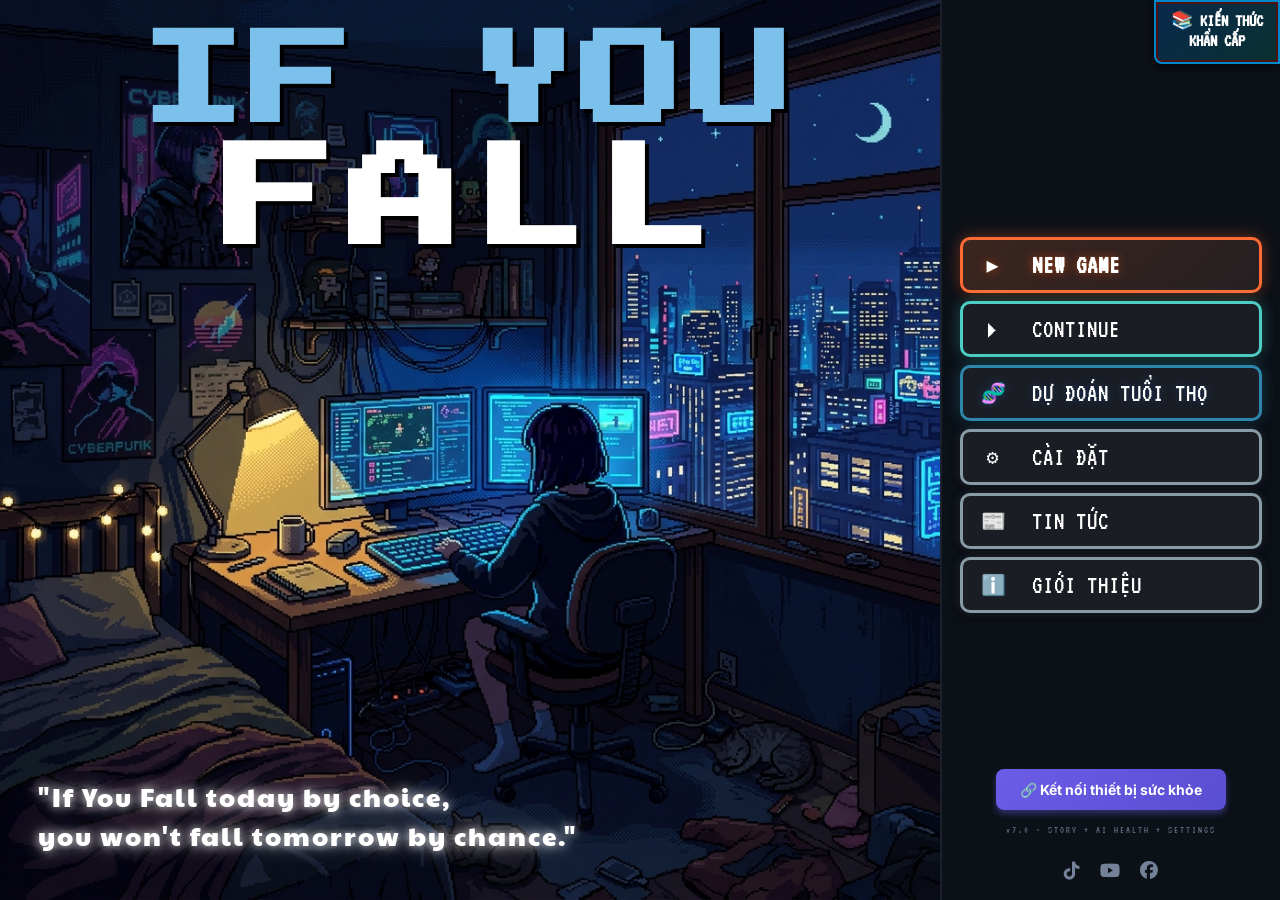
==== index.html @ eb87c03e "helo" ====
﻿<!DOCTYPE html>
<html lang="en">

<head>
    <meta charset="UTF-8">
    <meta name="viewport" content="width=device-width, initial-scale=1.0">
    <link rel="preconnect" href="https://fonts.googleapis.com">
    <link rel="preconnect" href="https://fonts.gstatic.com" crossorigin>
    <link
        href="https://fonts.googleapis.com/css2?family=Inter:wght@400;600;700;900&family=Playfair+Display:wght@700;900&family=VT323&family=Press+Start+2P&family=Paytone+One&display=swap"
        rel="stylesheet">
    <link rel="stylesheet" href="https://cdnjs.cloudflare.com/ajax/libs/font-awesome/6.4.0/css/all.min.css">
    <title>If You Fall</title>
    <link rel="stylesheet" href="frontend/css/style.css">
</head>

<body>
    <!-- RELAXING BACKGROUND MUSIC -->
    <audio id="bgMusic" loop
        src="https://cdn.pixabay.com/download/audio/2022/05/27/audio_1808fbf07a.mp3?filename=ambient-piano-amp-strings-10711.mp3"></audio>

    <div class="scanlines"></div>
    <!-- MENU -->
    <div id="mainMenu" class="screen active">
        <div id="hp-container"></div>
        <canvas id="bgCanvas"></canvas>
        <div class="hero-section split-layout">
            <div class="split-left">
                <canvas id="sceneCanvas"></canvas>

                <div class="title-container">
                    <div class="main-title">
                        <h1 style="letter-spacing: 8px;">IF YOU<br><span
                                style="letter-spacing: 12px; margin-left: 5px; display: inline-block; margin-top: 15px;">FALL</span>
                        </h1>
                    </div>
                </div>

                <div class="left-text">
                    <h2
                        style="font-family: 'Paytone One', sans-serif; font-size: 26px; color: #ffffff; text-shadow: 0 0 10px rgba(255,255,255,0.8), 0 0 20px rgba(255,255,255,0.5); font-style: normal; font-weight: normal; line-height: 1.5; text-transform: none; text-align: left;">
                        "If You Fall today by choice,<br>you won't fall tomorrow by chance."
                    </h2>
                </div>
            </div>

            <div class="split-right">
                <div class="emergency-btn" onclick="openEmergencyModal()" title="Kiến thức khẩn cấp"
                    style="background:linear-gradient(135deg,rgba(0,100,200,0.3),rgba(0,180,150,0.2));border-color:#0088cc;">
                    📚 KIẾN THỨC<br>KHẨN CẤP
                </div>

                <!-- KIẾN THỨC KHẨN CẤP MODAL -->
                <div id="emergencyModal" class="emergency-overlay">
                    <div
                        style="background:linear-gradient(135deg,#0a0e1a,#0a1420);border:2px solid rgba(0,150,200,0.5);border-radius:16px;padding:24px 26px;max-width:520px;width:94vw;max-height:88vh;overflow-y:auto;box-shadow:0 0 60px rgba(0,150,255,0.25),inset 0 0 30px rgba(0,100,200,0.05);position:relative;font-family:'Inter',sans-serif;">
                        <!-- Close -->
                        <button onclick="closeEmergencyModal()"
                            style="position:absolute;top:12px;right:14px;background:transparent;border:none;color:#888;font-size:22px;cursor:pointer;line-height:1;z-index:10;"
                            title="Đóng">✕</button>
                        <!-- Header -->
                        <div style="display:flex;align-items:center;gap:12px;margin-bottom:20px;">
                            <div style="font-size:36px;text-shadow:0 0 15px rgba(0,180,255,0.5);">📚</div>
                            <div>
                                <div
                                    style="color:#00bbff;font-size:20px;font-weight:900;letter-spacing:2px;text-shadow:0 0 12px rgba(0,180,255,0.4);font-family:'VT323',monospace;">
                                    KIẾN THỨC KHẨN CẤP</div>
                                <div style="color:rgba(100,180,255,0.5);font-size:11px;letter-spacing:1px;">Danh bạ y tế
                                    · Tổ chức cứu trợ · Đường dây nóng sức khỏe</div>
                            </div>
                        </div>

                        <!-- ═══ SECTION 1: SỐ KHẨN CẤP QUỐC GIA ═══ -->
                        <div style="margin-bottom:16px;">
                            <div
                                style="color:#ff6666;font-size:12px;font-weight:800;letter-spacing:2px;margin-bottom:10px;text-transform:uppercase;border-bottom:1px solid rgba(255,50,50,0.2);padding-bottom:5px;">
                                🔴 SỐ KHẨN CẤP QUỐC GIA VIỆT NAM</div>
                            <div style="display:grid;grid-template-columns:1fr 1fr;gap:8px;">
                                <a href="tel:115" style="text-decoration:none;">
                                    <div class="ecall-btn"
                                        style="background:rgba(200,20,20,0.15);border:1.5px solid #cc2222;">
                                        <div style="font-size:24px;">🚑</div>
                                        <div style="color:#ff4444;font-size:20px;font-weight:bold;">115</div>
                                        <div style="color:#ccc;font-size:10px;">Cấp cứu Y tế</div>
                                    </div>
                                </a>
                                <a href="tel:113" style="text-decoration:none;">
                                    <div class="ecall-btn"
                                        style="background:rgba(20,60,200,0.15);border:1.5px solid #2244cc;">
                                        <div style="font-size:24px;">🚔</div>
                                        <div style="color:#4488ff;font-size:20px;font-weight:bold;">113</div>
                                        <div style="color:#ccc;font-size:10px;">Công an / Cảnh sát</div>
                                    </div>
                                </a>
                                <a href="tel:114" style="text-decoration:none;">
                                    <div class="ecall-btn"
                                        style="background:rgba(200,80,20,0.15);border:1.5px solid #cc5511;">
                                        <div style="font-size:24px;">🚒</div>
                                        <div style="color:#ff7733;font-size:20px;font-weight:bold;">114</div>
                                        <div style="color:#ccc;font-size:10px;">Cứu hỏa / PCCC</div>
                                    </div>
                                </a>
                                <a href="tel:1900599920" style="text-decoration:none;">
                                    <div class="ecall-btn"
                                        style="background:rgba(20,150,120,0.15);border:1.5px solid #118866;">
                                        <div style="font-size:24px;">🧠</div>
                                        <div style="color:#22ddaa;font-size:14px;font-weight:bold;">1900-599-920</div>
                                        <div style="color:#ccc;font-size:10px;">Sức khỏe Tâm thần</div>
                                    </div>
                                </a>
                            </div>
                        </div>

                        <!-- ═══ SECTION 2: ĐƯỜNG DÂY NÓNG Y TẾ VIỆT NAM ═══ -->
                        <div style="margin-bottom:16px;">
                            <div
                                style="color:#00d4b4;font-size:12px;font-weight:800;letter-spacing:2px;margin-bottom:10px;text-transform:uppercase;border-bottom:1px solid rgba(0,212,180,0.2);padding-bottom:5px;">
                                🏥 ĐƯỜNG DÂY NÓNG Y TẾ VIỆT NAM</div>
                            <div style="display:flex;flex-direction:column;gap:6px;">
                                <div class="ek-row"><span class="ek-icon">🏛</span>
                                    <div class="ek-info"><b>Bộ Y tế Việt Nam</b><span class="ek-desc">Tổng đài tư vấn
                                            sức khỏe</span></div><a href="tel:1900908888" class="ek-phone">1900-9088</a>
                                </div>
                                <div class="ek-row"><span class="ek-icon">💉</span>
                                    <div class="ek-info"><b>Trung tâm Chống Độc</b><span class="ek-desc">BV Bạch Mai –
                                            Ngộ độc, quá liều thuốc</span></div><a href="tel:02438693731"
                                        class="ek-phone">(024) 3869-3731</a>
                                </div>
                                <div class="ek-row"><span class="ek-icon">🫀</span>
                                    <div class="ek-info"><b>Viện Tim mạch Quốc gia</b><span class="ek-desc">Cấp cứu tim
                                            mạch, đột quỵ</span></div><a href="tel:02438688488" class="ek-phone">(024)
                                        3868-8488</a>
                                </div>
                                <div class="ek-row"><span class="ek-icon">🧠</span>
                                    <div class="ek-info"><b>BV Tâm thần TW 1</b><span class="ek-desc">Rối loạn tâm thần,
                                            trầm cảm cấp</span></div><a href="tel:02438253506" class="ek-phone">(024)
                                        3825-3506</a>
                                </div>
                                <div class="ek-row"><span class="ek-icon">🏥</span>
                                    <div class="ek-info"><b>BV Chợ Rẫy (TP.HCM)</b><span class="ek-desc">Cấp cứu đa khoa
                                            lớn nhất miền Nam</span></div><a href="tel:02838554137"
                                        class="ek-phone">(028) 3855-4137</a>
                                </div>
                                <div class="ek-row"><span class="ek-icon">🏥</span>
                                    <div class="ek-info"><b>BV Đại học Y Dược TP.HCM</b><span class="ek-desc">Cấp cứu,
                                            khám chuyên khoa</span></div><a href="tel:02838554269"
                                        class="ek-phone">(028) 3855-4269</a>
                                </div>
                                <div class="ek-row"><span class="ek-icon">🏥</span>
                                    <div class="ek-info"><b>BV Việt Đức (Hà Nội)</b><span class="ek-desc">Ngoại khoa,
                                            phẫu thuật cấp cứu</span></div><a href="tel:02438253531"
                                        class="ek-phone">(024) 3825-3531</a>
                                </div>
                                <div class="ek-row"><span class="ek-icon">👶</span>
                                    <div class="ek-info"><b>BV Nhi TW</b><span class="ek-desc">Cấp cứu nhi khoa</span>
                                    </div><a href="tel:02436273641" class="ek-phone">(024) 3627-3641</a>
                                </div>
                            </div>
                        </div>

                        <!-- ═══ SECTION 3: HỖ TRỢ SỨC KHỎE TÂM THẦN ═══ -->
                        <div style="margin-bottom:16px;">
                            <div
                                style="color:#bb88ff;font-size:12px;font-weight:800;letter-spacing:2px;margin-bottom:10px;text-transform:uppercase;border-bottom:1px solid rgba(187,136,255,0.2);padding-bottom:5px;">
                                💜 HỖ TRỢ SỨC KHỎE TÂM THẦN & PHÒNG CHỐNG TỰ TỬ</div>
                            <div style="display:flex;flex-direction:column;gap:6px;">
                                <div class="ek-row"><span class="ek-icon">📞</span>
                                    <div class="ek-info"><b>Tổng đài Tư vấn Tâm lý</b><span class="ek-desc">Hỗ trợ khủng
                                            hoảng, stress, trầm cảm (24/7)</span></div><a href="tel:1800599920"
                                        class="ek-phone" style="color:#bb88ff;">1800-5999-20</a>
                                </div>
                                <div class="ek-row"><span class="ek-icon">🤝</span>
                                    <div class="ek-info"><b>Đường dây nóng Bảo vệ Trẻ em</b><span class="ek-desc">Bạo
                                            lực, xâm hại, bóc lột trẻ em (Miễn phí)</span></div><a href="tel:111"
                                        class="ek-phone" style="color:#bb88ff;">111</a>
                                </div>
                                <div class="ek-row"><span class="ek-icon">💬</span>
                                    <div class="ek-info"><b>Tổng đài Phòng chống HIV/AIDS</b><span class="ek-desc">Tư
                                            vấn miễn phí, ẩn danh</span></div><a href="tel:18001567" class="ek-phone"
                                        style="color:#bb88ff;">1800-1567</a>
                                </div>
                                <div class="ek-row"><span class="ek-icon">🚺</span>
                                    <div class="ek-info"><b>Tổng đài Bảo vệ Phụ nữ & Trẻ em</b><span class="ek-desc">Bạo
                                            lực gia đình, xâm hại tình dục</span></div><a href="tel:18001567"
                                        class="ek-phone" style="color:#bb88ff;">1800-1567</a>
                                </div>
                            </div>
                        </div>

                        <!-- ═══ SECTION 4: TỔ CHỨC Y TẾ QUỐC TẾ ═══ -->
                        <div style="margin-bottom:16px;">
                            <div
                                style="color:#ffd700;font-size:12px;font-weight:800;letter-spacing:2px;margin-bottom:10px;text-transform:uppercase;border-bottom:1px solid rgba(255,215,0,0.2);padding-bottom:5px;">
                                🌍 TỔ CHỨC Y TẾ QUỐC TẾ</div>
                            <div style="display:flex;flex-direction:column;gap:6px;">
                                <div class="ek-row"><span class="ek-icon">🌐</span>
                                    <div class="ek-info"><b>WHO – Tổ chức Y tế Thế giới</b><span class="ek-desc">Văn
                                            phòng tại Việt Nam · who.int/vietnam</span></div><a href="tel:02439433734"
                                        class="ek-phone" style="color:#ffd700;">(024) 3943-3734</a>
                                </div>
                                <div class="ek-row"><span class="ek-icon">🔴</span>
                                    <div class="ek-info"><b>Hội Chữ Thập Đỏ Việt Nam</b><span class="ek-desc">Cứu trợ
                                            thiên tai, hiến máu, sơ cấp cứu</span></div><a href="tel:02842534354"
                                        class="ek-phone" style="color:#ffd700;">(024) 2534-354</a>
                                </div>
                                <div class="ek-row"><span class="ek-icon">🇺🇳</span>
                                    <div class="ek-info"><b>UNICEF Việt Nam</b><span class="ek-desc">Bảo vệ trẻ em, y tế
                                            cộng đồng</span></div><a href="https://www.unicef.org/vietnam"
                                        target="_blank" class="ek-phone"
                                        style="color:#ffd700;font-size:10px;">unicef.org/vietnam</a>
                                </div>
                                <div class="ek-row"><span class="ek-icon">🏥</span>
                                    <div class="ek-info"><b>MSF – Bác sĩ Không Biên giới</b><span class="ek-desc">Cứu
                                            trợ y tế khẩn cấp toàn cầu</span></div><a href="https://www.msf.org"
                                        target="_blank" class="ek-phone"
                                        style="color:#ffd700;font-size:10px;">msf.org</a>
                                </div>
                                <div class="ek-row"><span class="ek-icon">🇺🇸</span>
                                    <div class="ek-info"><b>CDC – Trung tâm Kiểm soát Bệnh tật Hoa Kỳ</b><span
                                            class="ek-desc">Thông tin dịch bệnh quốc tế</span></div><a
                                        href="https://www.cdc.gov" target="_blank" class="ek-phone"
                                        style="color:#ffd700;font-size:10px;">cdc.gov</a>
                                </div>
                                <div class="ek-row"><span class="ek-icon">📘</span>
                                    <div class="ek-info"><b>IFRC – Liên đoàn Chữ Thập Đỏ & Trăng Lưỡi Liềm</b><span
                                            class="ek-desc">Quy trình sơ cứu quốc tế</span></div><a
                                        href="https://www.ifrc.org" target="_blank" class="ek-phone"
                                        style="color:#ffd700;font-size:10px;">ifrc.org</a>
                                </div>
                            </div>
                        </div>

                        <!-- ═══ SECTION 5: SƠ CỨU NHANH ═══ -->
                        <div style="margin-bottom:14px;">
                            <div
                                style="color:#ff8844;font-size:12px;font-weight:800;letter-spacing:2px;margin-bottom:10px;text-transform:uppercase;border-bottom:1px solid rgba(255,136,68,0.2);padding-bottom:5px;">
                                ⚡ KIẾN THỨC SƠ CỨU NHANH</div>
                            <div style="display:flex;flex-direction:column;gap:8px;">
                                <div
                                    style="background:rgba(255,136,68,0.06);border:1px solid rgba(255,136,68,0.15);border-radius:10px;padding:12px 14px;">
                                    <div style="color:#ff8844;font-weight:800;font-size:13px;margin-bottom:6px;">🫀 Khi
                                        nghi ngờ ĐỘT QUỴ — Nhớ F.A.S.T</div>
                                    <div style="color:#ccc;font-size:11px;line-height:1.7;">
                                        <b style="color:#ff8844;">F</b>ace – Mặt bị méo, cười lệch một bên<br>
                                        <b style="color:#ff8844;">A</b>rms – Không giơ nổi hai tay cùng lúc<br>
                                        <b style="color:#ff8844;">S</b>peech – Nói lắp, nói ngọng bất thường<br>
                                        <b style="color:#ff8844;">T</b>ime – Gọi 115 NGAY LẬP TỨC!
                                    </div>
                                </div>
                                <div
                                    style="background:rgba(255,68,68,0.06);border:1px solid rgba(255,68,68,0.15);border-radius:10px;padding:12px 14px;">
                                    <div style="color:#ff5555;font-weight:800;font-size:13px;margin-bottom:6px;">💔 Nhồi
                                        máu Cơ tim (Heart Attack)</div>
                                    <div style="color:#ccc;font-size:11px;line-height:1.7;">
                                        1. Gọi <b style="color:#ff5555;">115</b> NGAY (Không tự lái xe đi viện).<br>
                                        2. Nới lỏng quần áo, để nạn nhân ngồi nghỉ nửa nằm kê cao đầu.<br>
                                        3. Nếu nạn nhân còn tỉnh, cho nhai kỹ 1 viên Aspirin (300mg) (trừ khi dị
                                        ứng).<br>
                                        <i style="color:#ffc107;">*Lưu ý Nữ giới: Triệu chứng có thể không đau ngực mà
                                            là <b>khó thở, buồn nôn, đau mỏi lưng/hàm/vai</b>!</i>
                                    </div>
                                </div>
                                <div
                                    style="background:rgba(255,102,102,0.06);border:1px solid rgba(255,102,102,0.15);border-radius:10px;padding:12px 14px;">
                                    <div style="color:#ff6666;font-weight:800;font-size:13px;margin-bottom:6px;">🚨
                                        Ngừng Tuần hoàn (Ngừng thở/Mất ý thức) — CPR & AED</div>
                                    <div style="color:#ccc;font-size:11px;line-height:1.7;">
                                        1. Hô lớn gọi người hỗ trợ lấy máy Khử rung tim (AED) và gọi <b>115</b>.<br>
                                        2. <b>Ép tim ngoài lồng ngực (Hands-Only CPR):</b> Đặt gót bàn tay giữa ngực, ép
                                        sâu <b>5cm</b>, tốc độ <b>100-120 lần/phút</b> (Nhịp bài hát Stayin' Alive).<br>
                                        3. Tuyệt đối không dừng lại! Ấn mạnh, ấn nhanh. Để ngực nở hết cỡ sau mỗi nhịp.
                                    </div>
                                </div>
                                <div
                                    style="background:rgba(200,100,255,0.06);border:1px solid rgba(200,100,255,0.15);border-radius:10px;padding:12px 14px;">
                                    <div style="color:#dd88ff;font-weight:800;font-size:13px;margin-bottom:6px;">🆘
                                        Hóc/Nghẹn Dị vật (Choking) — Thủ thuật Heimlich</div>
                                    <div style="color:#ccc;font-size:11px;line-height:1.7;">
                                        1. <b style="color:#ff4444;">Tuyệt đối KHÔNG</b> dùng tay vuốt ngực hoặc móc
                                        họng mù.<br>
                                        2. <b>Nếu còn ho được:</b> Khuyến khích tiếp tục ho.<br>
                                        3. <b>Nếu không ho/nói được (tím tái):</b> Đứng sau lưng, vòng 2 tay ôm ngực.
                                        Đặt 1 nắm đấm ngay dưới mũi ức (trên rốn), tay kia bọc lấy. <br>
                                        4. <b>Giật mạnh</b> và đột ngột tay theo hướng từ trước ra sau, từ dưới lên trên
                                        5 lần.
                                    </div>
                                </div>
                                <div
                                    style="background:rgba(255,200,0,0.06);border:1px solid rgba(255,200,0,0.15);border-radius:10px;padding:12px 14px;">
                                    <div style="color:#ffcc00;font-weight:800;font-size:13px;margin-bottom:6px;">🔥 Sơ
                                        cứu Bỏng & Chảy máu lớn</div>
                                    <div style="color:#ccc;font-size:11px;line-height:1.7;">
                                        <b>Bỏng:</b> Xả dưới nước mát 15-20 phút. KHÔNG bôi kem đánh răng/nước mắm.
                                        KHÔNG dùng đá lạnh.<br>
                                        <b>Chảy máu lớn:</b> Lấy vải/gạc sạch <b>ấn giữ thật chặt</b> trực tiếp lên vết
                                        thương. Không gỡ gạc cũ ra nếu máu thấm qua, đắp thêm lớp mới lên.
                                    </div>
                                </div>
                            </div>
                        </div>

                        <!-- Disclaimer -->
                        <div
                            style="margin-top:10px;padding:10px 12px;background:rgba(0,150,255,0.05);border:1px solid rgba(0,150,255,0.15);border-radius:8px;color:rgba(100,180,255,0.6);font-size:11px;line-height:1.6;">
                            📌 Các số điện thoại trên là số thực tế tại Việt Nam. Nhấn vào số để gọi trực tiếp trên
                            thiết bị di động. Trong mọi trường hợp khẩn cấp, hãy gọi <b style="color:#ff4444;">115</b>
                            đầu tiên.
                        </div>
                    </div>
                </div>

                <div class="menu-nav sidebar-nav">
                    <button class="mbtn pri" onclick="openCharacterSelect()"><span class="ico">▶</span>NEW GAME</button>
                    <button class="mbtn" onclick="continueGame()"><span class="ico">⏵</span>CONTINUE</button>
                    <div class="mdiv"></div>
                    <button class="mbtn ai-btn" onclick="openAI()"><span class="ico">🧬</span>DỰ ĐOÁN TUỔI THỌ</button>
                    <div class="mdiv"></div>
                    <button class="mbtn sett-btn-m" onclick="openSettings()"><span class="ico">⚙</span>CÀI ĐẶT</button>
                    <button class="mbtn" onclick="openNews()"><span class="ico">📰</span>TIN TỨC</button>
                    <button class="mbtn" onclick="openAppContent()"><span class="ico">ℹ️</span>GIỚI THIỆU</button>
                </div>

                <div class="menu-foot sidebar-foot">
                    <a href="https://connections.rook-connect.review/client_uuid/3c802f35-20ba-45a1-8566-04a0b991421e/user_id/userID"
                        target="_blank" style="text-decoration: none; display: block; margin-bottom: 15px;">
                        <button
                            style="padding: 12px 24px; font-size: 14px; font-weight: bold; font-family: 'Inter', sans-serif; background: linear-gradient(135deg, #6C5CE7, #5a4ed1); color: white; border: none; border-radius: 8px; cursor: pointer; box-shadow: 0 4px 6px rgba(108, 92, 231, 0.4); width: 100%; transition: all 0.3s ease;">
                            🔗 Kết nối thiết bị sức khỏe
                        </button>
                    </a>
                    <p>v7.0 · STORY + AI HEALTH + SETTINGS</p>
                    <div class="social-links">
                        <a href="https://www.tiktok.com/" target="_blank" rel="noopener noreferrer" class="tk"
                            title="TikTok"><i class="fa-brands fa-tiktok"></i></a>
                        <a href="https://www.youtube.com/watch?v=dYB7VcezE_0" class="yt" title="YouTube" target="_blank"
                            rel="noopener noreferrer"><i class="fa-brands fa-youtube"></i></a>
                        <a href="https://www.facebook.com/" target="_blank" rel="noopener noreferrer" class="fb"
                            title="Facebook"><i class="fa-brands fa-facebook"></i></a>
                    </div>
                </div>
            </div>

        </div>

    </div>

    <!-- APP CONTENT SCREEN -->
    <div id="appContentScreen" class="screen" style="overflow-y:auto; flex-direction:column; background:#0b0e14;">
        <button class="news-back-btn" onclick="backToMenu()">◄ QUAY LẠI TRANG CHỦ</button>
        <div class="ac-section"
            style="padding: 100px 20px 120px; min-height:100vh; position:relative; overflow:visible;">
            <div class="ac-header">
                <h2>GIỚI THIỆU <span>CÔNG NGHỆ AI</span></h2>
                <p
                    style="max-width: 900px; margin: 15px auto 0; font-size: 16px; line-height: 1.8; color: rgba(255, 255, 255, 0.85); text-align: justify;">
                    "If You Fall" là dự án tiên phong <b>đánh mạnh vào nhận thức người dùng</b> và mang <b>tính lan tỏa
                        cộng đồng cao</b>. Chúng tôi ứng dụng công nghệ Trí Tuệ Nhân Tạo (AI) vào việc giáo dục và phòng
                    ngừa các bệnh lý nguy hiểm mang tính thời đại: <b>Đột quỵ</b> và <b>Nhồi máu cơ tim</b>.
                    <br><br>
                    Thay vì những lời khuyên y tế sáo rỗng, hệ thống mô phỏng thực tế hậu quả khôn lường của những thói
                    quen tưởng chừng vô hại như: tắm đêm, thức trắng cày deadline, lạm dụng chất kích thích hay nhịn ăn
                    liên tục. Thông qua 3 trụ cột công nghệ cốt lõi: <b>Công cụ Phân tích rủi ro Đột quỵ bằng AI</b>,
                    <b>Môi trường giả lập sinh tồn tương tác 100%</b>, và <b>Chatbot Bác Sĩ Cấp Cứu Trực Tuyến</b>,
                    chúng tôi trao cho bạn cơ hội nhìn thấy "tương lai" sức khỏe của chính mình trước khi quá muộn.
                </p>
            </div>
            <!-- Premium Upgrade -->
            <style>
                .premium-grid {
                    display: flex;
                    gap: 40px;
                    justify-content: center;
                    flex-wrap: wrap;
                    margin-top: 40px;
                    width: 100%;
                    max-width: 1200px;
                    margin-left: auto;
                    margin-right: auto;
                }

                .premium-card {
                    background: linear-gradient(145deg, rgba(15, 25, 35, 0.7), rgba(5, 10, 15, 0.9));
                    border: 1px solid rgba(0, 212, 180, 0.2);
                    border-radius: 16px;
                    padding: 30px;
                    width: calc(33.333% - 27px);
                    min-width: 320px;
                    box-shadow: 0 10px 30px rgba(0, 0, 0, 0.5), inset 0 0 20px rgba(0, 212, 180, 0.05);
                    transition: all 0.3s ease;
                    position: relative;
                    overflow: hidden;
                    text-align: left;
                }

                .premium-card:hover {
                    transform: translateY(-5px);
                    border-color: rgba(0, 212, 180, 0.6);
                    box-shadow: 0 15px 40px rgba(0, 212, 180, 0.2), inset 0 0 30px rgba(0, 212, 180, 0.1);
                }

                .premium-icon {
                    font-size: 45px;
                    color: #00d4b4;
                    margin-bottom: 25px;
                    text-shadow: 0 0 15px rgba(0, 212, 180, 0.5);
                }

                .premium-card h3 {
                    font-size: 24px;
                    color: #fff;
                    margin-bottom: 15px;
                    font-weight: 700;
                    line-height: 1.4;
                }

                .premium-card p {
                    font-size: 15px;
                    color: #a0aab5;
                    line-height: 1.7;
                    margin-bottom: 25px;
                }

                .details-content {
                    display: none;
                    margin-top: 20px;
                    padding-top: 20px;
                    border-top: 1px solid rgba(255, 255, 255, 0.1);
                    font-size: 14px;
                    color: #d8e2f0;
                    line-height: 1.8;
                    animation: fadeIn 0.4s ease;
                }

                .details-content ul {
                    padding-left: 20px;
                    margin-top: 15px;
                }

                .details-content li {
                    margin-bottom: 10px;
                    list-style: disc;
                }

                .details-content.open {
                    display: block;
                }

                .ac-btn-premium {
                    background: transparent;
                    color: #00d4b4;
                    border: 1px solid #00d4b4;
                    padding: 12px 24px;
                    border-radius: 8px;
                    font-size: 14px;
                    font-weight: bold;
                    cursor: pointer;
                    transition: all 0.2s;
                    letter-spacing: 1px;
                }

                .ac-btn-premium:hover {
                    background: #00d4b4;
                    color: #000;
                    box-shadow: 0 0 15px rgba(0, 212, 180, 0.5);
                }

                @keyframes fadeIn {
                    from {
                        opacity: 0;
                        transform: translateY(-10px);
                    }

                    to {
                        opacity: 1;
                        transform: translateY(0);
                    }
                }
            </style>
            <div class="premium-grid">
                <div class="premium-card">
                    <div class="premium-icon"><i class="fa-solid fa-brain"></i></div>
                    <h3>AI Tầm Soát Đột Quỵ</h3>
                    <p>Hệ thống học máy phân tích sâu vào các thói quen cực đoan (như tắm đêm, thức khuya, stress mãn
                        tính) kết hợp với bệnh lý tim mạch để đưa ra mức độ cảnh báo Đột quỵ.</p>
                    <button class="ac-btn-premium" onclick="this.nextElementSibling.classList.toggle('open')">CHI TIẾT
                        <i class="fa-solid fa-arrow-down" style="margin-left: 5px;"></i></button>
                    <div class="details-content">
                        <strong style="color: #ffcc00;">CƠ CHẾ CHUYÊN SÂU:</strong>
                        <ul>
                            <li>Nhận diện trực tiếp các yếu tố kích hoạt nhồi máu cơ tim.</li>
                            <li>Dựa trên cơ sở dữ liệu y khoa chuẩn (WHO, AHA, MIMIC-IV).</li>
                            <li>Báo cáo kết quả trực quan dưới dạng chỉ số rủi ro (%) và phác đồ.</li>
                        </ul>
                        <button onclick="openAI()"
                            style="margin-top:15px; padding: 10px 20px; background: #00d4b4; color: #000; border: none; border-radius: 6px; cursor: pointer; font-weight: bold; width: 100%;">TẦM
                            SOÁT NGAY <i class="fa-solid fa-stethoscope"></i></button>
                    </div>
                </div>

                <div class="premium-card">
                    <div class="premium-icon"><i class="fa-solid fa-gamepad"></i></div>
                    <h3>Mô phỏng 4 Số phận</h3>
                    <p>Nhập vai vào 4 nhân vật (Minh, Lan, Hùng, Khánh) với những gánh nặng tài chính, nợ nần và hoàn
                        cảnh sống khác biệt. Trải nghiệm cảm giác đánh đổi sinh mệnh lấy đồng tiền.</p>
                    <button class="ac-btn-premium" onclick="this.nextElementSibling.classList.toggle('open')">CHI TIẾT
                        <i class="fa-solid fa-arrow-down" style="margin-left: 5px;"></i></button>
                    <div class="details-content">
                        <strong style="color: #ffcc00;">TRẢI NGHIỆM ĐỘC ĐÁO:</strong>
                        <ul>
                            <li>Bắt buộc người chơi phải liên tục OT, bỏ bữa, cắt giảm giấc ngủ.</li>
                            <li>Mô phỏng tình trạng "Kiệt sức cơ thể" (Fatigue) dẫn đến sốc nhiệt.</li>
                        </ul>
                        <button onclick="openCharacterSelect()"
                            style="margin-top:15px; padding: 10px 20px; background: #00d4b4; color: #000; border: none; border-radius: 6px; cursor: pointer; font-weight: bold; width: 100%;">CHƠI
                            GAME NGAY <i class="fa-solid fa-play"></i></button>
                    </div>
                </div>

                <div class="premium-card">
                    <div class="premium-icon"><i class="fa-solid fa-user-doctor"></i></div>
                    <h3>Bác Sĩ Trực Tuyến AI</h3>
                    <p>Trợ lý y tế thông minh ảo hoạt động 24/7, được huấn luyện để phản ứng với các dấu hiệu nhận biết
                        (F.A.S.T) của đột quỵ não và nhồi máu cơ tim cấp.</p>
                    <button class="ac-btn-premium" onclick="this.nextElementSibling.classList.toggle('open')">CHI TIẾT
                        <i class="fa-solid fa-arrow-down" style="margin-left: 5px;"></i></button>
                    <div class="details-content">
                        <strong style="color: #ffcc00;">NĂNG LỰC TƯƠNG TÁC CAO CẤP:</strong>
                        <ul>
                            <li>Phát hiện tức thì các triệu chứng nguy hiểm (Tê yếu nửa người).</li>
                            <li>Hướng dẫn sơ cứu khẩn cấp từng bước chờ xe cứu thương.</li>
                        </ul>
                        <button onclick="openChat()"
                            style="margin-top:15px; padding: 10px 20px; background: #00d4b4; color: #000; border: none; border-radius: 6px; cursor: pointer; font-weight: bold; width: 100%;">TRÒ
                            CHUYỆN VỚI AI <i class="fa-solid fa-comment"></i></button>
                    </div>
                </div>

                <div class="premium-card">
                    <div class="premium-icon"><i class="fa-solid fa-watch"></i></div>
                    <h3>Kết Nối Thiết Bị Wearable Thông Minh</h3>
                    <p>Tích hợp seamless với Apple Watch, Smartwatch, và các thiết bị đeo thông minh khác để giám sát
                        sức khỏe theo thời gian thực, theo dõi nhịp tim và phát hiện các dấu hiệu bất thường.</p>
                    <button class="ac-btn-premium" onclick="this.nextElementSibling.classList.toggle('open')">CHI TIẾT
                        <i class="fa-solid fa-arrow-down" style="margin-left: 5px;"></i></button>
                    <div class="details-content">
                        <strong style="color: #ffcc00;">TÍNH NĂNG GIÁM SÁT TOÀN DIỆN:</strong>
                        <ul>
                            <li>Đồng bộ dữ liệu nhịp tim, oxy máu (SpO₂), và bước chân trong ngày.</li>
                            <li>Cảnh báo tức thì khi phát hiện nhịp tim bất thường hoặc quá cao.</li>
                            <li>Hỗ trợ Apple Watch Series 4+, Samsung Galaxy Watch, Fitbit, Garmin.</li>
                            <li>Báo cáo sức khỏe chi tiết hàng ngày, hàng tuần, hàng tháng.</li>
                        </ul>
                        <a href="https://connections.rook-connect.review/client_uuid/3c802f35-20ba-45a1-8566-04a0b991421e/user_id/userID"
                            target="_blank"
                            style="margin-top:15px; display:block; padding: 10px 20px; background: #6C5CE7; color: #fff; border: none; border-radius: 6px; cursor: pointer; font-weight: bold; width: 100%; text-align:center; text-decoration:none;">🔗
                            KẾT NỐI NGAY <i class="fa-solid fa-link"></i></a>
                    </div>
                </div>
            </div>
        </div>
    </div>

    <!-- STORY -->
    <div id="storyScreen" class="screen">
        <canvas id="storyBg" style="position:absolute;inset:0;width:100%;height:100%"></canvas>
        <canvas id="pixelIntroCanvas" style="position:absolute;inset:0;width:100%;height:100%;z-index:10"></canvas>
        <button id="storySkipBtn" class="story-skip-btn" onclick="skipStoryIntro()" style="display:none">SKIP ⏭</button>
        <button id="storyStartBtn" class="story-start-btn" onclick="startGameFromStory()" style="display:none">▶ BẮT
            ĐẦU</button>
        <div class="story-box" id="storyBox">
            <div class="story-scroll" id="storyScroll"></div>
            <div class="story-controls" id="storyControls"></div>
        </div>
    </div>

    <!-- GAME -->
    <div id="gameScreen" class="screen">
        <!-- PREMIUM MAP HUD -->
        <div class="map-hud-overlay">
            <!-- Top Left: Building List -->
            <div class="dropdown-map">
                <button class="dropdown-map-btn"
                    onclick="document.getElementById('mapLocListWrap').classList.toggle('show')">
                    <i class="fas fa-map-marked-alt"></i> BẢN ĐỒ PHỐ CỔ <i class="fas fa-chevron-down"
                        style="font-size:10px;margin-left:5px"></i>
                </button>
                <div id="mapLocListWrap" class="dropdown-map-content">
                    <div id="mapLocList"></div>
                </div>
            </div>

            <!-- Bottom Left: D-Pad Omitted -->
            <!-- Bottom Right: Action Button Omitted -->
        </div>

        <div class="road-hazard" id="roadHazard"
            style="position:fixed; bottom: 40px; left: 50%; transform: translateX(-50%); z-index: 9999;">⚠ NGUY HIỂM:
            SẮP BƯỚC RA ĐƯỜNG LỚN!</div>
        <div class="hud compact-hud">
            <div class="money-hud compact">
                <div class="money-top">
                    <div class="m-left">💰 <span id="moneyV">0đ</span></div>
                    <div class="m-right" id="moneyGoal">Mục tiêu: 50M</div>
                </div>
                <div class="money-prog">
                    <div class="money-fill" id="moneyFill" style="width:0%"></div>
                </div>
            </div>
            <div id="questContainer" class="quest-container" style="display:none;">
                <div class="q-header">📜 NHIỆM VỤ</div>
                <div id="questList"></div>
            </div>
            <div class="hud-box compact">
                <div class="hw">
                    <div class="hw-left">NGÀY <span id="dayNum">1</span></div>
                    <div class="hw-right">
                        <span class="hw-lv">LV <span id="lvlNum">1</span></span>
                        <span class="hw-sep">·</span>
                        <span id="diffLbl" class="hw-diff">BÌNH THƯỜNG</span>
                    </div>
                </div>
                <div class="stats-grid">
                    <div class="hs mini" id="timeContainer">
                        <div class="s-ico ico-time">🕒</div>
                        <div class="s-bar">
                            <div class="s-label-row">
                                <span class="s-label" id="hudTiLabel">THỜI GIAN</span>
                                <div class="bv" id="hourDisp">06:00</div>
                            </div>
                            <div class="bw">
                                <div class="bf" id="timeB" style="width:25%"></div>
                            </div>
                        </div>
                    </div>
                    <div class="hs mini">
                        <div class="s-ico ico-en">⚡</div>
                        <div class="s-bar">
                            <div class="s-label-row">
                                <span class="s-label" id="hudEnLabel">NĂNG LƯỢNG</span>
                                <div class="bv" id="enV">100%</div>
                            </div>
                            <div class="bw">
                                <div class="bf" id="enB" style="width:100%"></div>
                            </div>
                        </div>
                    </div>
                    <div class="hs mini">
                        <div class="s-ico ico-hp">❤️</div>
                        <div class="s-bar">
                            <div class="s-label-row">
                                <span class="s-label" id="hudHpLabel">SỨC KHỎE</span>
                                <div class="bv" id="hpV">100%</div>
                            </div>
                            <div class="bw">
                                <div class="bf" id="hpB" style="width:100%"></div>
                            </div>
                        </div>
                    </div>
                    <div class="hs mini" id="faContainer">
                        <div class="s-ico ico-fa">😴</div>
                        <div class="s-bar">
                            <div class="s-label-row">
                                <span class="s-label" id="hudFaLabel">MỆT MỎI</span>
                                <div class="bv" id="faV">0%</div>
                            </div>
                            <div class="bw">
                                <div class="bf" id="faB" style="width:0%"></div>
                            </div>
                        </div>
                    </div>
                    <div class="hs mini" id="huContainer">
                        <div class="s-ico ico-hu">🍚</div>
                        <div class="s-bar">
                            <div class="s-label-row">
                                <span class="s-label" id="hudHuLabel">ĐỘ NO</span>
                                <div class="bv" id="huV">100/100</div>
                            </div>
                            <div class="bw">
                                <div class="bf" id="huB" style="width:100%"></div>
                            </div>
                        </div>
                    </div>
                    <div class="hs mini" id="knContainer">
                        <div class="s-ico ico-kn">📚</div>
                        <div class="s-bar">
                            <div class="s-label-row">
                                <span class="s-label" id="hudKnLabel">TRI THỨC</span>
                                <div class="bv" id="knV">0</div>
                            </div>
                            <div class="bw">
                                <div class="bf" id="knB" style="width:0%"></div>
                            </div>
                        </div>
                    </div>
                    <!-- Weight HUD for Khanh -->
                    <div class="hs mini" id="weightContainer" style="display:none; border-color:#f59e0b;">
                        <div class="s-ico" style="color:#f59e0b;">⚖️</div>
                        <div class="s-bar">
                            <div class="s-label-row">
                                <span class="s-label" style="color:#f59e0b;">CÂN NẶNG</span>
                                <div class="bv" id="weightV" style="color:#fcd34d;">100.0 kg</div>
                            </div>
                            <div class="bw" style="background:rgba(245,158,11,0.2);">
                                <div class="bf" id="weightB"
                                    style="width:100%; background:#f59e0b; transition: width 0.5s;"></div>
                            </div>
                        </div>
                    </div>
                </div>
            </div>

            <div class="hi" id="hiPanel">
                <div id="hiStatusWrapper">
                    <span id="lblStatus">TRẠNG THÁI:</span>
                    <span id="emH">😊</span>
                    <span id="rkH">BÌNH THƯỜNG</span>
                </div>
            </div>
            <div class="hwarn" id="hwarn">⚠ NGUY HIỂM — QUÁ MỆT MỎI!</div>
        </div>
        <div class="game-main">
            <canvas id="gameCanvas" width="1200" height="620"></canvas>

            <!-- Gym Progress Overlay -->
            <div id="gymProgressOverlay"
                style="display:none; position:absolute; top:50%; left:50%; transform:translate(-50%, -50%); background:rgba(0,0,0,0.8); border:2px solid #34d399; border-radius:12px; padding:20px; z-index:10000; text-align:center; min-width:300px; box-shadow:0 0 20px rgba(52,211,153,0.5);">
                <div style="font-size:24px; color:#34d399; margin-bottom:10px; font-weight:bold;"><i
                        class="fas fa-dumbbell"></i> ĐANG TẬP GYM...</div>
                <div
                    style="width:100%; height:20px; background:rgba(255,255,255,0.1); border-radius:10px; overflow:hidden;">
                    <div id="gymProgressBar"
                        style="width:0%; height:100%; background:linear-gradient(90deg, #10b981, #34d399); transition: width 0.1s linear;">
                    </div>
                </div>
                <div id="gymProgressText" style="margin-top:10px; color:#fff; font-size:14px;">Đốt mỡ: 0.0 kg</div>
            </div>
            <!-- Mission Board -->
            <div id="missionBoard"
                style="display:none; position:absolute; bottom:10px; left:10px; width:280px; max-height:200px; background:linear-gradient(135deg, rgba(10,14,24,0.95), rgba(15,20,35,0.92)); border:1px solid rgba(122,173,255,0.3); border-radius:12px; padding:10px 12px; z-index:50; font-family:'Inter',sans-serif; overflow-y:auto; box-shadow:0 4px 20px rgba(0,0,0,0.6);">
                <div style="display:flex;align-items:center;justify-content:space-between;margin-bottom:6px;">
                    <span style="font-size:11px;font-weight:900;color:#7aadff;letter-spacing:1px;">📋 NHIỆM VỤ
                        CHÍNH</span>
                    <span id="missionToggle" onclick="toggleMissionBoard()"
                        style="cursor:pointer;font-size:10px;color:#aaa;">▼</span>
                </div>
                <div id="missionList" style="font-size:11px;color:#ddd;line-height:1.7;"></div>
            </div>
            <button class="g-back" onclick="backToMenu()">◄ MENU CHÍNH</button>

            <!-- MOBILE CONTROLS (Visible only on tablet/phone) -->
            <div id="mobileControls" class="mobile-controls-panel">
                <!-- D-Pad for Movement -->
                <div class="dpad-container">
                    <div class="dpad-title">Di chuyển</div>
                    <div class="dpad">
                        <!-- Up Button -->
                        <button class="dpad-btn dpad-up" id="btnUp" data-key="w" title="Lên (W)">
                            <i class="fas fa-arrow-up"></i>
                        </button>

                        <!-- Left, Center, Right Row -->
                        <div class="dpad-row">
                            <button class="dpad-btn dpad-left" id="btnLeft" data-key="a" title="Trái (A)">
                                <i class="fas fa-arrow-left"></i>
                            </button>
                            <div class="dpad-center"></div>
                            <button class="dpad-btn dpad-right" id="btnRight" data-key="d" title="Phải (D)">
                                <i class="fas fa-arrow-right"></i>
                            </button>
                        </div>

                        <!-- Down Button -->
                        <button class="dpad-btn dpad-down" id="btnDown" data-key="s" title="Xuống (S)">
                            <i class="fas fa-arrow-down"></i>
                        </button>
                    </div>
                </div>

                <!-- Action Buttons -->
                <div class="action-buttons-container">
                    <!-- Interact Button -->
                    <button class="action-btn interact-btn" id="btnInteract" data-key="e" title="Tương tác (E)">
                        <i class="fas fa-hand-pointer"></i>
                        <span>Tương tác</span>
                    </button>

                    <!-- Menu Button -->
                    <button class="action-btn menu-btn" id="btnMenu" data-key="escape" title="Menu (ESC)">
                        <i class="fas fa-bars"></i>
                        <span>Menu</span>
                    </button>
                </div>
            </div>
        </div>
    </div>
    <div class="itip" id="itip">[ E ] TƯƠNG TÁC</div>
    <div class="chint">WASD: Di chuyển · E: Tương tác · ESC: Menu · ⏳ Thời gian theo giờ</div>
    <div class="vig" id="vig"></div>

    <!-- PAUSE MENU OVERLAY -->
    <div id="pauseOverlay" class="pause-overlay">
        <div class="pause-panel">
            <div class="pause-header">
                <span class="pause-icon">⏸</span>
                <h2>TẠM DỪNG</h2>
            </div>
            <div class="pause-settings">
                <div class="pause-setting-row">
                    <span class="pause-setting-label">🎵 Nhạc nền</span>
                    <label class="pause-toggle">
                        <input type="checkbox" id="pause_music" checked onchange="togglePauseAudio('music')">
                        <span class="pause-toggle-slider"></span>
                    </label>
                </div>
                <div class="pause-setting-row pause-vol-row" id="pauseMusicVolRow">
                    <input type="range" min="0" max="100" value="70" class="pause-slider" id="pause_music_vol"
                        oninput="updatePauseVol('music', this.value)">
                    <span class="pause-vol-label" id="pause_music_val">70%</span>
                </div>
                <div class="pause-setting-row">
                    <span class="pause-setting-label">🔊 Hiệu ứng âm</span>
                    <label class="pause-toggle">
                        <input type="checkbox" id="pause_sfx" checked onchange="togglePauseAudio('sfx')">
                        <span class="pause-toggle-slider"></span>
                    </label>
                </div>
                <div class="pause-setting-row pause-vol-row" id="pauseSfxVolRow">
                    <input type="range" min="0" max="100" value="70" class="pause-slider" id="pause_sfx_vol"
                        oninput="updatePauseVol('sfx', this.value)">
                    <span class="pause-vol-label" id="pause_sfx_val">70%</span>
                </div>
            </div>
            <div class="pause-actions">
                <button class="pause-btn pause-btn-resume" onclick="togglePauseMenu()">
                    <span>▶</span> TIẾP TỤC CHƠI
                </button>
                <button class="pause-btn pause-btn-quit" onclick="confirmQuitGame()">
                    <span>🚪</span> THOÁT GAME
                </button>
            </div>
        </div>
    </div>

    <!-- QUIT CONFIRMATION -->
    <div id="quitConfirmOverlay" class="quit-confirm-overlay">
        <div class="quit-confirm-box">
            <div class="quit-confirm-icon">⚠️</div>
            <h3>BẠN CÓ CHẮC MUỐN THOÁT?</h3>
            <p>Tiến trình hiện tại sẽ được lưu lại.</p>
            <div class="quit-confirm-btns">
                <button class="pause-btn pause-btn-resume" onclick="cancelQuit()">
                    <span>✖</span> HỦY
                </button>
                <button class="pause-btn pause-btn-quit" onclick="executeQuit()">
                    <span>🚪</span> THOÁT
                </button>
            </div>
        </div>
    </div>

    <!-- PIXEL FADE OVERLAY -->
    <canvas id="pixelFadeCanvas" class="pixel-fade-canvas"></canvas>

    <!-- NPC Dialogue overlay -->
    <div class="dialogue-overlay" id="npcDialogueOverlay">
        <div class="dialogue-box">
            <div class="dialogue-header">
                <span class="d-icon" id="dIcon">👤</span>
                <span class="d-name" id="dName">Name</span>
            </div>
            <div class="dialogue-text" id="dText">Hello.</div>
            <div class="dialogue-options" id="dOptions"></div>
        </div>
    </div>

    <!-- Event overlay -->
    <div class="event-overlay" id="evOverlay">
        <div class="event-box">
            <div class="ev-chapter" id="evChapter"></div>
            <div class="ev-title" id="evTitle"></div>
            <div class="ev-text" id="evText"></div>
            <div class="ev-impact">
                <div class="ei-lbl">PHÁT SINH CHI PHÍ</div>
                <div class="ei-val" id="evVal"></div>
                <div class="ei-new" id="evNew"></div>
            </div>
            <button class="ev-confirm" onclick="closeEvent()">TÔI HIỂU — TIẾP TỤC →</button>
        </div>
    </div>

    <!-- NEWS SCREEN -->
    <div id="newsScreen" class="screen">
        <button class="news-back-btn" onclick="backToMenu()">◄ QUAY LẠI TRANG CHỦ</button>
        <div class="news-screen-wrap">
            <div class="news-header">
                <div style="display:flex; justify-content:space-between; align-items:center; width:100%;">
                    <div>
                        <h2 id="newsTitle">TIN TỨC & <span>Y HỌC</span></h2>
                        <p id="newsSub">Cập nhật những thông tin y tế và sức khỏe mới nhất</p>
                    </div>
                    <button onclick="renderNews()"
                        style="background:#00d4b4; color:#000; border:none; padding:10px 20px; border-radius:6px; cursor:pointer; font-weight:bold; transition:all 0.3s; box-shadow:0 0 10px rgba(0,212,180,0.4);"
                        onmouseover="this.style.transform='scale(1.05)'" onmouseout="this.style.transform='scale(1)'"><i
                            class="fa-solid fa-rotate-right"></i> TẢI LẠI BÁO MỚI</button>
                </div>
            </div>
            <div class="news-grid" id="newsGrid">
                <!-- news cards will be injected here via JS -->
            </div>
        </div>
    </div>

    <!-- LỚP BẢO VỆ 1: AI DISCLAIMER MODAL -->
    <div id="aiDisclaimerModal" class="emergency-overlay">
        <div
            style="background:linear-gradient(135deg,#0a0e1a,#1a0a0a);border:2px solid #cc2222;border-radius:16px;padding:30px;max-width:500px;width:90vw;box-shadow:0 0 60px rgba(200,30,30,0.4);position:relative;font-family:'Inter',sans-serif;text-align:center;">
            <div style="font-size:48px;margin-bottom:15px;text-shadow:0 0 20px rgba(200,30,30,0.8);">⚠️</div>
            <h2 style="color:#ff4444;font-size:24px;font-weight:900;margin-bottom:15px;letter-spacing:1px;">CẢNH BÁO Y
                TẾ</h2>
            <p style="color:#ddd;font-size:14px;line-height:1.6;margin-bottom:25px;">
                Mô phỏng AI này <b>KHÔNG PHẢI CHẨN ĐOÁN Y KHOA</b>. Nội dung chỉ mang tính chất tham khảo, không thể
                thay thế việc thăm khám bệnh trực tiếp với bác sĩ chuyên khoa. Trong trường hợp khẩn cấp, vui lòng gọi
                ngay 115.
            </p>
            <label
                style="display:flex;align-items:flex-start;gap:12px;background:rgba(255,255,255,0.05);padding:15px;border-radius:8px;cursor:pointer;margin-bottom:25px;text-align:left;border:1px solid rgba(255,255,255,0.1);">
                <input type="checkbox" id="disclaimerCheck" onchange="toggleAIDisclaimerBtn()"
                    style="width:20px;height:20px;margin-top:2px;accent-color:#cc2222;cursor:pointer;">
                <span style="color:#aaa;font-size:13px;line-height:1.4;">Tôi đã đọc, hiểu và đồng ý không dùng công cụ
                    này thay thế bác sĩ.</span>
            </label>
            <div style="display:flex;gap:15px;">
                <button onclick="closeAIDisclaimer()"
                    style="flex:1;background:transparent;border:1px solid #666;color:#ccc;padding:12px;border-radius:8px;font-weight:bold;cursor:pointer;transition:all 0.2s;"
                    onmouseover="this.style.background='rgba(255,255,255,0.1)'"
                    onmouseout="this.style.background='transparent'">HỦY BỎ</button>
                <button id="disclaimerBtn" onclick="agreeAIDisclaimer()" disabled
                    style="flex:1;background:#cc2222;border:none;color:#fff;padding:12px;border-radius:8px;font-weight:bold;cursor:not-allowed;opacity:0.5;transition:all 0.2s;">TIẾP
                    TỤC</button>
            </div>
        </div>
    </div>

    <!-- AI LIFE EXPECTANCY PREDICTOR -->
    <div id="aiScreen" class="screen">
        <div
            style="position:fixed;top:0;left:0;width:100%;background:linear-gradient(90deg,#cc2222,#991111);color:#fff;z-index:100000;padding:10px 20px;font-weight:bold;text-align:center;box-shadow:0 4px 15px rgba(200,30,30,0.6);font-family:'Inter',sans-serif;">
            <div style="font-size:12px;letter-spacing:1px;text-transform:uppercase;">⚠️ Mô phỏng thống kê — Không phải
                chẩn đoán y khoa!</div>
        </div>

        <button class="news-back-btn" style="top:55px;z-index:99999;" onclick="backToMenu()">◄ QUAY LẠI</button>

        <div class="ai-left">
            <div class="ai-header">
                <div class="ai-tag">HEALTH PREDICTOR · AI v3.0</div>
                <h2>DỰ ĐOÁN TUỔI THỌ</h2>
                <p>Nhập thông tin để AI phân tích và ước tính tuổi thọ dựa trên mô hình thống kê.</p>
            </div>
            <div class="ai-form-area">
                <div class="ai-section">
                    <div class="ai-section-title">THÔNG TIN CƠ BẢN</div>
                    <div class="ai-field"><label>TUỔI HIỆN TẠI</label><input type="number" id="ai_age" value="30"
                            min="1" max="120"></div>
                    <div class="ai-field"><label>GIỚI TÍNH</label>
                        <select id="ai_gender">
                            <option value="male">Nam</option>
                            <option value="female">Nữ</option>
                            <option value="other">Khác</option>
                        </select>
                    </div>
                    <div class="ai-field"><label>QUỐC GIA</label><input type="text" id="ai_country" value="Việt Nam">
                    </div>
                </div>
                <div class="ai-section">
                    <div class="ai-section-title">CHỈ SỐ THỂ TRẠNG</div>
                    <div class="ai-field"><label>CHIỀU CAO (cm)</label><input type="number" id="ai_height" value="170"
                            min="50" max="250" oninput="calcBMI()"></div>
                    <div class="ai-field"><label>CÂN NẶNG (kg)</label><input type="number" id="ai_weight" value="65"
                            min="10" max="300" oninput="calcBMI()"></div>
                    <div class="ai-field"><label>BMI (tự động)</label><input type="text" id="ai_bmi" value="22.5"
                            readonly style="background:rgba(255,255,255,0.05);color:#00d4b4;font-weight:bold"></div>
                </div>
                <div class="ai-section">
                    <div class="ai-section-title">LỐI SỐNG</div>
                    <div class="ai-field"><label>🚬 MỨC ĐỘ HÚT THUỐC</label>
                        <select id="ai_smoking">
                            <option value="none">Không hút</option>
                            <option value="light">Hút nhẹ (thỉnh thoảng)</option>
                            <option value="heavy">Hút nặng (hàng ngày)</option>
                        </select>
                    </div>
                    <div class="ai-field"><label>🍺 MỨC ĐỘ UỐNG RƯỢU BIA</label>
                        <select id="ai_alcohol">
                            <option value="low">Ít / Không uống</option>
                            <option value="medium">Trung bình (vài lần/tuần)</option>
                            <option value="high">Nhiều (hàng ngày)</option>
                        </select>
                    </div>
                    <div class="ai-field"><label>🏃 MỨC ĐỘ TẬP THỂ DỤC</label>
                        <select id="ai_exercise">
                            <option value="low">Ít vận động</option>
                            <option value="medium" selected>Trung bình (3-4 lần/tuần)</option>
                            <option value="high">Cao (hàng ngày)</option>
                        </select>
                    </div>
                </div>
                <div class="ai-section">
                    <div class="ai-section-title">BỆNH LÝ</div>
                    <div class="ai-field" style="display:flex;align-items:center;justify-content:space-between">
                        <label style="margin:0">🩸 TIỂU ĐƯỜNG</label>
                        <label class="pause-toggle"><input type="checkbox" id="ai_diabetes"><span
                                class="pause-toggle-slider"></span></label>
                    </div>
                    <div class="ai-field" style="display:flex;align-items:center;justify-content:space-between">
                        <label style="margin:0">🫀 BỆNH TIM MẠCH</label>
                        <label class="pause-toggle"><input type="checkbox" id="ai_cvd"><span
                                class="pause-toggle-slider"></span></label>
                    </div>
                </div>
            </div>
            <div class="ai-footer"><button class="ai-submit" id="aiSubmitBtn" onclick="runLifePredictor()">🧬 PHÂN TÍCH
                    NGAY</button></div>
            <div class="ai-disclaimer">⚠ Mô phỏng thống kê — Không phải chẩn đoán y khoa</div>
        </div>

        <div class="ai-right">
            <div class="ai-right-top">
                <h3><span class="ai-status-dot" id="aiDot"></span>KẾT QUẢ DỰ ĐOÁN</h3>
                <span style="color:rgba(0,212,180,.3);font-size:9px;letter-spacing:2px" id="aiTimestamp">—</span>
            </div>
            <div class="ai-content" id="aiContent">
                <div class="ai-idle" id="aiIdleState">
                    <div
                        style="font-size:60px;margin-bottom:15px;text-shadow:0 0 25px #00d4b4;animation:pulseGlow 3s infinite alternate">
                        🧬</div>
                    <p
                        style="font-size:11px;color:rgba(0,212,180,0.7);letter-spacing:1.5px;text-transform:uppercase;margin-bottom:15px;font-weight:bold">
                        Chờ dữ liệu đầu vào...</p>
                    <div
                        style="background:rgba(0,212,180,0.1);border:1px solid rgba(0,212,180,0.3);padding:15px;border-radius:12px">
                        <p style="font-size:14px;color:#eee;line-height:1.6;margin:0">Vui lòng điền thông tin bên trái
                            và nhấn</p>
                        <div
                            style="font-size:18px;font-weight:bold;color:#00d4b4;margin-top:10px;letter-spacing:1px;text-shadow:0 0 10px rgba(0,212,180,0.8)">
                            PHÂN TÍCH NGAY</div>
                    </div>
                </div>
            </div>
        </div>
    </div>

    <!-- SETTINGS -->


    <div id="settingsScreen" class="screen">
        <div class="sett-panel">
            <div class="sett-h">⚙ CÀI ĐẶT</div>
            <div class="sett-sub">GAME SETTINGS · v7.0</div>
            <div class="sett-sec">
                <div class="sett-sec-t">🔊 ÂM THANH</div>
                <div class="sett-row">
                    <span class="sett-lbl">Nhạc nền</span>
                    <div class="sett-rv">
                        <label class="tog-wrap"><input type="checkbox" id="tog_music" checked
                                onchange="updateAudio()"><span class="tog-sl"></span></label>
                        <input type="range" id="sl_music" min="0" max="100" value="50"
                            oninput="updateVol('music',this.value)">
                        <span class="sett-val" id="sv_music">50%</span>
                    </div>
                </div>
                <div class="sett-row">
                    <span class="sett-lbl">Hiệu ứng âm thanh</span>
                    <div class="sett-rv">
                        <label class="tog-wrap"><input type="checkbox" id="tog_sfx" checked
                                onchange="updateAudio()"><span class="tog-sl"></span></label>
                        <input type="range" id="sl_sfx" min="0" max="100" value="80"
                            oninput="updateVol('sfx',this.value)">
                        <span class="sett-val" id="sv_sfx">80%</span>
                    </div>
                </div>
            </div>
            <div class="sett-sec">
                <div class="sett-sec-t">⚔ ĐỘ KHÓ</div>
                <div class="diff-grp">
                    <button class="diff-btn" onclick="setDiff('easy',this)">DỄ</button>
                    <button class="diff-btn active" onclick="setDiff('normal',this)">BÌNH THƯỜNG</button>
                    <button class="diff-btn" onclick="setDiff('hard',this)">KHÓ</button>
                </div>
                <div id="diffDesc" style="color:rgba(200,180,200,.4);font-size:9px;margin-top:9px;letter-spacing:1px">
                    Mục tiêu
                    chuẩn · Mệt mỏi chuẩn · Thu nhập chuẩn</div>
            </div>

            <div class="sett-sec">
                <div class="sett-sec-t">🎮 ĐIỀU KHIỂN</div>
                <div class="key-grid">
                    <div class="key-row"><span class="key-kbd">W A S D</span><span class="key-lbl" id="lblMove">Di
                            chuyển</span>
                    </div>
                    <div class="key-row"><span class="key-kbd">E</span><span class="key-lbl" id="lblInteract">Tương
                            tác</span></div>
                    <div class="key-row"><span class="key-kbd">F</span><span class="key-lbl" id="lblWardrobe">Mở tủ
                            đồ</span></div>
                    <div class="key-row"><span class="key-kbd">ESC</span><span class="key-lbl" id="lblMenuClose">Menu /
                            Đóng</span></div>
                    <div class="key-row"><span class="key-kbd">↑↓←→</span><span class="key-lbl" id="lblMoveAlt">Di
                            chuyển (alt)</span>
                    </div>
                </div>
            </div>
            <div class="sett-acts">
                <button class="sa-btn pri" onclick="saveSettings()">💾 LƯU CÀI ĐẶT</button>
                <button class="sa-btn sec" onclick="backToMenu()">◄ TRANG CHỦ</button>
            </div>
        </div>
    </div>

    <!-- MODAL -->
    <div class="movl" id="movl">
        <div class="mbox" id="mbox"></div>
    </div>

    <script src="frontend/js/data.js"></script>
    <script src="frontend/js/story_data.js"></script>
    <script src="frontend/js/medical_data.js"></script>
    <script src="frontend/js/storyIntro.js"></script>
    <script src="frontend/js/game.js"></script>






</body>

</html>
---- frontend/css/style.css ----
﻿* {
    margin: 0;
    padding: 0;
    box-sizing: border-box
}

body {
    font-family: 'Inter', 'Segoe UI', system-ui, sans-serif;
    background: #141820;
    color: #d0d8e8;
    overflow: hidden;
    width: 100vw;
    height: 100vh
}

canvas {
    display: block
}

.screen {
    position: absolute;
    top: 0;
    left: 0;
    width: 100%;
    height: 100%;
    display: none
}

.screen.active {
    display: flex
}

#mainMenu {
    background: radial-gradient(circle at 15% 50%, rgba(0, 212, 180, 0.08), transparent 50%),
        radial-gradient(circle at 85% 30%, rgba(255, 85, 0, 0.05), transparent 50%),
        linear-gradient(135deg, #050a10, #0a1118, #050a10);
}

#mainMenu.active {
    display: block;
    overflow: hidden;
}

/* Global Surreal Scrollbar */
::-webkit-scrollbar {
    width: 6px;
    height: 6px;
}

::-webkit-scrollbar-track {
    background: rgba(0, 0, 0, 0.2);
}

::-webkit-scrollbar-thumb {
    background: rgba(41, 121, 255, 0.2);
    border-radius: 10px;
    border: 1px solid rgba(41, 121, 255, 0.1);
}

::-webkit-scrollbar-thumb:hover {
    background: rgba(41, 121, 255, 0.5);
    box-shadow: 0 0 10px rgba(41, 121, 255, 0.3);
}

.hero-section {
    width: 100%;
    height: 100vh;
    display: flex;
    position: relative;
}

/* NEW V7 LAYOUT CSS */
#mainMenu {
    /* Fallback dark moody background */
    background: radial-gradient(circle at center, #1b263b 0%, #0d1b2a 100%);
    background-size: cover;
    background-position: center;
    /* NOTE: Provide the URL of your uploaded image here replacing 'URL_TO_YOUR_BACKGROUND_IMAGE' */
    /* background-image: url('URL_TO_YOUR_BACKGROUND_IMAGE'); */
}

/* V8 SPLIT LAYOUT CSS */
.split-layout {
    display: flex;
    flex-direction: row;
    width: 100%;
    height: 100vh;
    background: #0B0E14;
    /* Dark background for the right split */
    position: relative;
    z-index: 5;
}

.split-left {
    flex: 1;
    position: relative;
    background-image: url('../assets/bg.png');
    background-size: cover;
    background-position: center bottom;
    background-repeat: no-repeat;
    display: flex;
    flex-direction: column;
    overflow: hidden;
}

.split-right {
    width: 340px;
    background-color: rgba(13, 17, 23, 0.92);
    display: flex;
    flex-direction: column;
    align-items: center;
    position: relative;
    border-left: 2px solid #1A202C;
    padding: 20px 18px;
    z-index: 10;
}

#sceneCanvas,
#bgCanvas {
    display: none !important;
    opacity: 0;
    pointer-events: none;
    position: absolute;
    top: 0;
    left: 0;
    width: 100%;
    height: 100%;
    z-index: 1;
}

#mainMenu {
    background: transparent !important;
}

.title-container {
    position: relative;
    z-index: 5;
    width: 100%;
    text-align: center;
    margin-top: 4vh;
}

.main-title h1 {
    font-family: 'Press Start 2P', 'VT323', 'Courier New', monospace;
    font-size: 8vw;
    color: #7bc1eb;
    line-height: 0.95;
    text-transform: uppercase;
    filter: drop-shadow(4px 4px 0px #000);
    letter-spacing: 2px;
    margin-bottom: 5px;
}

.main-title h1 span {
    color: #ffffff;
    font-size: 1.1em;
    letter-spacing: 4px;
}

.main-title p {
    font-family: 'VT323', 'Courier New', monospace;
    color: #ffffff;
    margin-top: 15px;
    font-size: 2vw;
    letter-spacing: 1px;
    text-shadow: 2px 2px 0px #000;
}

.left-text {
    position: absolute;
    bottom: 5vh;
    left: 3vw;
    z-index: 5;
}

.left-text h2 {
    font-family: 'Norse', 'VT323', 'Courier New', monospace;
    font-size: 4.5vw;
    color: #ffeb99;
    text-shadow: 0 0 8px #ffeb99, 0 0 20px rgba(255, 224, 102, 0.6), 2px 2px 0 #000;
    line-height: 1.15;
    text-transform: uppercase;
    letter-spacing: 2px;
}

.emergency-btn {
    position: absolute;
    top: 0;
    right: 0;
    background-color: #a33232;
    border: 2px solid #ffffff;
    border-radius: 0 0 0 8px;
    color: #ffffff;
    font-family: 'VT323', 'Courier New', monospace;
    font-size: 18px;
    padding: 10px 15px;
    text-align: center;
    font-weight: bold;
    box-shadow: inset 0 0 0 2px #501010, 0 4px 6px rgba(0, 0, 0, 0.5);
    cursor: pointer;
    line-height: 1.1;
    text-transform: uppercase;
}

.emergency-btn:hover {
    background-color: #cc4444;
    box-shadow: inset 0 0 0 2px #501010, 0 4px 20px rgba(255, 50, 50, 0.5), 0 0 30px rgba(255, 0, 0, 0.3);
    transform: scale(1.03);
    transition: all 0.15s ease;
}

/* EMERGENCY MODAL */
.emergency-overlay {
    display: none;
    position: fixed;
    inset: 0;
    z-index: 99999;
    background: rgba(0, 0, 0, 0.85);
    backdrop-filter: blur(8px);
    align-items: center;
    justify-content: center;
}

.emergency-overlay.open {
    display: flex !important;
}

.ecall-btn {
    display: flex;
    flex-direction: column;
    align-items: center;
    justify-content: center;
    padding: 12px 8px;
    border-radius: 10px;
    cursor: pointer;
    transition: all 0.18s ease;
    text-align: center;
    min-height: 80px;
    gap: 2px;
}

.ecall-btn:hover {
    transform: scale(1.06);
    filter: brightness(1.3);
    box-shadow: 0 0 20px rgba(255, 80, 80, 0.4);
}

@keyframes pulse-red {

    0%,
    100% {
        opacity: 1;
        transform: scale(1);
    }

    50% {
        opacity: 0.7;
        transform: scale(1.12);
    }
}

@keyframes blink-border {

    0%,
    100% {
        border-color: #cc2222;
        box-shadow: 0 0 60px rgba(255, 40, 40, 0.4);
    }

    50% {
        border-color: #ff4444;
        box-shadow: 0 0 80px rgba(255, 80, 80, 0.7);
    }
}

.emergency-overlay.open>div {
    animation: blink-border 1.5s ease infinite;
}

.sidebar-nav {
    margin-top: 60px;
    width: 100%;
    display: flex;
    flex-direction: column;
    gap: 12px;
    background: transparent !important;
    border: none !important;
    padding: 0 !important;
    box-shadow: none !important;
    backdrop-filter: none !important;
}

.sidebar-nav .mbtn {
    background-color: #1A1D24 !important;
    border-radius: 10px !important;
    border: 3px solid #FF6B35 !important;
    color: #ffffff !important;
    font-family: 'VT323', 'Courier New', monospace;
    font-size: 26px !important;
    padding: 12px 18px !important;
    text-align: left;
    text-transform: uppercase;
    box-shadow: 0 0 12px rgba(255, 107, 53, 0.3), 0 4px 10px rgba(0, 0, 0, 0.5) !important;
    display: flex;
    align-items: center;
    transition: transform 0.2s, background-color 0.2s, box-shadow 0.2s;
    justify-content: flex-start !important;
    cursor: pointer;
    letter-spacing: 1px;
}

.sidebar-nav .mbtn:nth-child(1) {
    border-color: #FF6B35 !important;
    box-shadow: 0 0 15px rgba(255, 107, 53, 0.4), 0 4px 10px rgba(0, 0, 0, 0.5) !important;
}

.sidebar-nav .mbtn:nth-child(2) {
    border-color: #4ECDC4 !important;
    box-shadow: 0 0 15px rgba(78, 205, 196, 0.35), 0 4px 10px rgba(0, 0, 0, 0.5) !important;
}

.sidebar-nav .mbtn.ai-btn {
    border-color: #2E86AB !important;
    box-shadow: 0 0 15px rgba(46, 134, 171, 0.4), 0 4px 10px rgba(0, 0, 0, 0.5) !important;
}

.sidebar-nav .mbtn.sett-btn-m,
.sidebar-nav .mbtn:nth-child(7),
.sidebar-nav .mbtn:nth-child(8) {
    border-color: #8A9BA8 !important;
    box-shadow: 0 0 10px rgba(138, 155, 168, 0.2), 0 4px 10px rgba(0, 0, 0, 0.5) !important;
}

.sidebar-nav .mbtn .ico {
    margin-right: 15px;
    font-size: 20px;
    display: inline-block !important;
    width: 24px;
    text-align: center;
    color: #ffffff;
}

.sidebar-nav .mdiv {
    display: none !important;
}

.sidebar-nav .mbtn::before {
    display: none !important;
}

.sidebar-nav .mbtn:hover {
    transform: translateY(-3px);
    background-color: #252a33 !important;
}

.sidebar-foot {
    margin-top: auto;
    border: none !important;
    display: flex;
    flex-direction: column;
    align-items: center;
    padding: 0 !important;
    width: 100%;
    position: relative;
    bottom: auto;
    left: auto;
    transform: none;
}

.sidebar-foot p {
    font-family: 'VT323', monospace;
    color: #666;
    font-size: 16px;
    margin-bottom: 15px;
}

.social-links {
    display: flex;
    gap: 20px;
}

.social-links a {
    color: #666;
    font-size: 20px;
    transition: color 0.2s;
}

.social-links a:hover {
    color: #fff;
}

@media (max-width: 900px) {
    .split-layout {
        flex-direction: column;
    }

    .split-right {
        width: 100%;
        border-left: none;
        border-top: 2px solid #1A202C;
        padding-top: 40px;
    }

    .sidebar-nav {
        margin-top: 20px;
    }

    .emergency-btn {
        top: -60px;
        right: 20px;
    }

    .left-text {
        position: relative;
        top: auto;
        left: auto;
        transform: none;
        text-align: center;
        margin: 40px 0;
    }

    .main-title h1 {
        font-size: 48px;
    }

    .main-title p {
        font-size: 16px;
    }

    .left-text h2 {
        font-size: 32px;
    }
}

.ac-section {
    position: relative;
    z-index: 1;
    padding: 80px 40px 120px;
    background-color: #0d121b;
    background-image:
        linear-gradient(rgba(41, 121, 255, 0.05) 1px, transparent 1px),
        linear-gradient(90deg, rgba(41, 121, 255, 0.05) 1px, transparent 1px);
    background-size: 50px 50px;
    border-top: 1px solid rgba(41, 121, 255, 0.15);
    overflow: hidden;
    min-height: 100%;
}

#appContentScreen {
    background: #0d121b;
    overflow-y: auto;
    overflow-x: hidden;
    flex-direction: column;
}

#appContentScreen.active {
    display: flex;
}

.heart-part {
    position: absolute;
    color: #ff4d4d;
    font-size: 14px;
    pointer-events: none;
    z-index: 0;
    opacity: 0.6;
    filter: drop-shadow(0 0 5px rgba(255, 77, 77, 0.5));
    animation: fall-leap linear forwards;
}

@keyframes fall-leap {
    0% {
        transform: translateY(0) rotate(0deg) scale(0.5);
        opacity: 0;
    }

    10% {
        transform: translateY(-20px) rotate(45deg) scale(1.2);
        opacity: 1;
    }

    100% {
        transform: translateY(400px) rotate(180deg) scale(0.8);
        opacity: 0;
    }
}

.ac-header {
    text-align: center;
    margin-bottom: 60px;
}

.ac-header h2 {
    font-size: 42px;
    font-weight: 900;
    color: #fff;
    letter-spacing: 3px;
}

.ac-header h2 span {
    color: #ff5500;
}

.ac-header p {
    color: rgba(255, 255, 255, 0.5);
    font-size: 15px;
    margin-top: 10px;
    letter-spacing: 1px;
}

.ac-grid {
    display: grid;
    grid-template-columns: repeat(auto-fit, minmax(360px, 1fr));
    gap: 24px;
    max-width: 1200px;
    margin: 0 auto;
}

.ac-card {
    background: linear-gradient(135deg, rgba(20, 30, 42, 0.9), rgba(10, 15, 22, 0.95));
    border: 1px solid rgba(0, 150, 255, 0.15);
    border-radius: 20px;
    padding: 35px 28px;
    transition: all 0.5s cubic-bezier(0.23, 1, 0.32, 1);
    backdrop-filter: blur(25px);
    display: flex;
    flex-direction: column;
    gap: 20px;
    position: relative;
    overflow: visible;
    /* Prevent text cutoff */
    box-shadow: 0 10px 30px rgba(0, 0, 0, 0.6), inset 0 1px 1px rgba(255, 255, 255, 0.05);
}

.ac-card::before {
    content: '';
    position: absolute;
    inset: 0;
    border-radius: 20px;
    padding: 1px;
    background: linear-gradient(135deg, rgba(41, 121, 255, 0.4), transparent, rgba(0, 212, 180, 0.3));
    -webkit-mask: linear-gradient(#fff 0 0) content-box, linear-gradient(#fff 0 0);
    mask: linear-gradient(#fff 0 0) content-box, linear-gradient(#fff 0 0);
    -webkit-mask-composite: xor;
    mask-composite: exclude;
    opacity: 0.3;
    transition: opacity 0.4s;
}

.ac-card:hover {
    transform: translateY(-10px);
    border-color: rgba(41, 121, 255, 0.6);
    background: linear-gradient(135deg, rgba(25, 45, 75, 0.92), rgba(10, 15, 22, 0.98));
    box-shadow: 0 25px 50px rgba(0, 0, 0, 0.8), 0 0 30px rgba(41, 121, 255, 0.2);
}

.ac-card:hover::before {
    opacity: 1;
}

.ac-icon {
    font-size: 36px;
    color: #fff;
    display: inline-flex;
    width: 64px;
    height: 64px;
    align-items: center;
    justify-content: center;
    background: linear-gradient(135deg, rgba(41, 121, 255, 0.2), rgba(0, 212, 180, 0.1));
    border-radius: 16px;
    border: 1px solid rgba(41, 121, 255, 0.4);
    box-shadow: 0 0 20px rgba(41, 121, 255, 0.2);
    transition: all 0.5s cubic-bezier(0.175, 0.885, 0.32, 1.275);
}

.ac-card:hover .ac-icon {
    background: linear-gradient(135deg, #2979ff, #00d4b4);
    color: #000;
    box-shadow: 0 0 40px rgba(41, 121, 255, 0.6), inset 0 0 10px rgba(255, 255, 255, 0.5);
    transform: scale(1.1) rotate(8deg);
}

.ac-card h3 {
    color: #fff;
    font-size: 19px;
    font-weight: 800;
    line-height: 1.3;
    transition: all 0.3s;
    text-shadow: 0 2px 4px rgba(0, 0, 0, 0.5);
}

.ac-card:hover h3 {
    color: #fff;
    text-shadow: 0 0 15px rgba(41, 121, 255, 0.7);
}

.ac-card i {
    font-size: 24px;
}

.ac-btn {
    margin-top: 20px;
    padding: 10px 20px;
    background: rgba(255, 255, 255, 0.05);
    border: 1px solid rgba(255, 255, 255, 0.1);
    color: #fff;
    border-radius: 8px;
    font-size: 11px;
    font-weight: 800;
    letter-spacing: 1.5px;
    cursor: pointer;
    transition: all 0.3s;
    display: flex;
    align-items: center;
    justify-content: center;
    gap: 10px;
    width: fit-content;
}

.ac-btn i {
    font-size: 12px;
    transition: transform 0.3s;
}

.ac-card:hover .ac-btn {
    background: #2979ff;
    border-color: #2979ff;
    box-shadow: 0 4px 15px rgba(41, 121, 255, 0.4);
}

.ac-card:hover .ac-btn i {
    transform: translateX(5px);
}

#bgCanvas {
    position: fixed;
    inset: 0;
    width: 100%;
    height: 100%
}

.menu-layout {
    position: relative;
    z-index: 5;
    display: flex;
    width: 100%;
    height: 100%
}

.menu-left {
    flex: 1;
    position: relative;
    overflow: hidden
}

#sceneCanvas {
    position: absolute;
    inset: 0;
    width: 100%;
    height: 100%
}

.title-block {
    position: absolute;
    bottom: 70px;
    left: 0;
    right: 0;
    text-align: center;
    background: linear-gradient(to top, rgba(5, 10, 16, 0.95), rgba(5, 10, 16, 0.6) 60%, transparent);
    padding: 50px 20px 32px
}

.title-block h1 {
    font-family: 'Playfair Display', 'Georgia', serif;
    font-size: 5.5em;
    font-weight: 900;
    letter-spacing: 12px;
    line-height: 1.1;
    color: #fff;
    text-shadow: 0 0 20px rgba(41, 121, 255, 0.5), 0 0 40px rgba(41, 121, 255, 0.3), 0 5px 15px rgba(0, 0, 0, 0.8);
    animation: textGlow 4s infinite alternate;
}

@keyframes textGlow {
    0% {
        text-shadow: 0 0 20px rgba(41, 121, 255, 0.5), 0 0 40px rgba(41, 121, 255, 0.3), 0 5px 15px rgba(0, 0, 0, 0.8);
    }

    100% {
        text-shadow: 0 0 30px rgba(41, 121, 255, 0.8), 0 0 60px rgba(41, 121, 255, 0.5), 0 0 100px rgba(41, 121, 255, 0.2), 0 5px 15px rgba(0, 0, 0, 0.8);
    }
}

.title-block h1 span {
    color: #ff5500;
    text-shadow: 0 0 20px rgba(255, 85, 0, 0.6), 0 0 40px rgba(255, 85, 0, 0.3), 0 5px 15px rgba(0, 0, 0, 0.8);
    animation: textGlowOrange 4s infinite alternate;
}

@keyframes textGlowOrange {
    0% {
        text-shadow: 0 0 20px rgba(255, 85, 0, 0.6), 0 0 40px rgba(255, 85, 0, 0.3), 0 5px 15px rgba(0, 0, 0, 0.8);
    }

    100% {
        text-shadow: 0 0 30px rgba(255, 85, 0, 0.9), 0 0 60px rgba(255, 85, 0, 0.5), 0 0 100px rgba(255, 85, 0, 0.2), 0 5px 15px rgba(0, 0, 0, 0.8);
    }
}

.title-block p {
    color: rgba(160, 180, 210, .8);
    font-family: 'Inter', sans-serif;
    font-size: 10px;
    letter-spacing: 6px;
    text-transform: uppercase;
    margin-top: 14px
}

@media (max-width: 1200px) {
    .title-block h1 {
        font-size: 4em;
        letter-spacing: 8px;
    }
}

@media (max-width: 800px) {
    .title-block h1 {
        font-size: 3em;
        letter-spacing: 5px;
    }

    .title-block p {
        font-size: 8px;
        letter-spacing: 3px;
    }
}

@media (max-height: 600px) {
    .title-block {
        bottom: 30px;
        padding: 20px 20px 15px;
    }

    .title-block h1 {
        font-size: 2.5em;
    }
}

.menu-right {
    width: 320px;
    flex-shrink: 0;
    background: rgba(10, 14, 20, 0.85);
    backdrop-filter: blur(25px);
    border-left: 1px solid rgba(41, 121, 255, 0.2);
    display: flex;
    flex-direction: column;
    box-shadow: -10px 0 40px rgba(41, 121, 255, 0.1), inset 1px 0 0 rgba(255, 255, 255, 0.05);
}

.menu-brand {
    padding: 32px 28px 22px;
    border-bottom: 1px solid rgba(120, 160, 220, .08)
}

.menu-brand .brand-name {
    color: rgba(122, 173, 255, .85);
    font-size: 12px;
    letter-spacing: 5px;
    font-weight: bold
}

.menu-brand .brand-sub {
    color: rgba(160, 180, 210, .7);
    font-size: 9px;
    letter-spacing: 3px;
    margin-top: 5px
}

.menu-nav {
    flex: 1;
    padding: 22px 14px;
    display: flex;
    flex-direction: column;
    gap: 8px;
    justify-content: center
}

.mbtn {
    background: rgba(16, 24, 32, 0.7);
    border: 1px solid rgba(41, 121, 255, 0.1);
    border-left: 3px solid transparent;
    border-radius: 12px;
    color: rgba(200, 220, 240, 0.9);
    padding: 16px 22px;
    font-family: 'Inter', system-ui, sans-serif;
    font-size: 14px;
    cursor: pointer;
    text-align: left;
    transition: all 0.3s cubic-bezier(0.2, 0.8, 0.2, 1);
    display: flex;
    align-items: center;
    gap: 12px;
    letter-spacing: 1px;
    position: relative;
    overflow: hidden;
    box-shadow: 0 4px 15px rgba(0, 0, 0, 0.2);
}

.mbtn::before {
    content: '';
    position: absolute;
    top: 0;
    left: -100%;
    width: 50%;
    height: 100%;
    background: linear-gradient(90deg, transparent, rgba(41, 121, 255, 0.2), transparent);
    transform: skewX(-20deg);
    transition: 0.5s;
}

.mbtn:hover::before {
    left: 150%;
}

.mbtn:hover {
    border-left-color: #2979ff;
    color: #fff;
    background: rgba(41, 121, 255, 0.1);
    box-shadow: 0 0 25px rgba(41, 121, 255, 0.2), inset 0 0 15px rgba(41, 121, 255, 0.05);
    transform: translateX(6px);
}

.mbtn:active::after {
    content: '';
    position: absolute;
    inset: 0;
    background: radial-gradient(circle at var(--x, 50%) var(--y, 50%), rgba(41, 121, 255, 0.3), transparent 60%);
    animation: ripple .6s ease-out;
}

@keyframes ripple {
    from {
        transform: scale(0);
        opacity: 1;
    }

    to {
        transform: scale(2.5);
        opacity: 0;
    }
}

.mbtn.pri {
    border-left-color: rgba(255, 85, 0, 0.8);
    color: #fff;
    background: linear-gradient(135deg, rgba(255, 85, 0, 0.15), rgba(255, 85, 0, 0.05));
    font-weight: bold;
    font-size: 15px;
    padding: 18px 22px;
    box-shadow: 0 0 25px rgba(255, 85, 0, 0.15);
    text-shadow: 0 0 10px rgba(255, 85, 0, 0.5);
}

.mbtn.pri::before {
    background: linear-gradient(90deg, transparent, rgba(255, 85, 0, 0.3), transparent);
}

.mbtn.pri:hover {
    border-left-color: #ffaa00;
    background: linear-gradient(135deg, rgba(255, 85, 0, 0.25), rgba(255, 85, 0, 0.1));
    box-shadow: 0 0 35px rgba(255, 85, 0, 0.3), inset 0 0 20px rgba(255, 85, 0, 0.1);
    transform: translateX(6px) translateY(-2px);
}

.mbtn.ai-btn {
    border-left-color: rgba(41, 121, 255, 0.5);
    color: rgba(41, 121, 255, 0.9);
    text-shadow: 0 0 8px rgba(41, 121, 255, 0.3);
}

.mbtn.ai-btn:hover {
    border-left-color: #2979ff;
    color: #fff;
    background: rgba(41, 121, 255, 0.15);
    box-shadow: 0 0 25px rgba(41, 121, 255, 0.25);
    text-shadow: 0 0 12px rgba(41, 121, 255, 0.8);
    transform: translateX(6px);
}

.mbtn.sett-btn-m {
    border-left-color: rgba(160, 150, 255, .3);
    color: rgba(160, 150, 255, .7)
}

.mbtn.sett-btn-m:hover {
    border-left-color: #a0a0ff;
    color: #fff;
    background: rgba(160, 150, 255, .08);
    box-shadow: 0 0 20px rgba(160, 150, 255, .1);
    transform: translateX(4px)
}

.mbtn .ico {
    font-size: 18px;
    width: 24px;
    text-align: center;
    flex-shrink: 0
}

.mdiv {
    height: 1px;
    background: linear-gradient(90deg, transparent, rgba(120, 160, 220, .08), transparent);
    margin: 6px 16px
}

/* Heart Particles */
#hp-container {
    position: absolute;
    inset: 0;
    pointer-events: none;
    overflow: hidden;
    z-index: 2;
}

.hp-heart {
    position: absolute;
    background: rgba(41, 121, 255, 0.4);
    border-radius: 50%;
    box-shadow: 0 0 15px rgba(41, 121, 255, 0.6);
    animation: hp-fall linear forwards;
    filter: blur(1px);
}

@keyframes hp-fall {
    0% {
        transform: translateY(-20px) translateX(0) scale(0.5);
        opacity: 0;
    }

    10% {
        opacity: 0.8;
    }

    90% {
        opacity: 0.8;
    }

    100% {
        transform: translateY(105vh) translateX(var(--sway)) scale(1.2);
        opacity: 0;
    }
}

/* LIVE Monitor Dot */
.live-monitor {
    position: fixed;
    top: 20px;
    right: 20px;
    z-index: 1000;
    display: flex;
    align-items: center;
    gap: 8px;
    pointer-events: none;
}

.rec-dot {
    width: 8px;
    height: 8px;
    background-color: #ff4d4d;
    border-radius: 50%;
    box-shadow: 0 0 10px #ff4d4d;
    animation: rec-pulse 1.5s infinite alternate;
}

.rec-text {
    color: rgba(255, 255, 255, 0.4);
    font-size: 10px;
    letter-spacing: 2px;
    font-weight: 800;
    text-shadow: 0 0 5px rgba(0, 0, 0, 0.5);
}

@keyframes rec-pulse {
    0% {
        opacity: 0.3;
        transform: scale(0.8);
        box-shadow: 0 0 0px #ff4d4d;
    }

    100% {
        opacity: 1;
        transform: scale(1.1);
        box-shadow: 0 0 12px #ff4d4d;
    }
}

.menu-foot {
    padding: 18px 28px;
    border-top: 1px solid rgba(120, 160, 220, .06)
}

.menu-foot p {
    color: rgba(160, 180, 210, .6);
    font-size: 10px;
    letter-spacing: 2px
}

.social-links {
    display: flex;
    gap: 20px;
    margin-top: 12px;
    justify-content: flex-start;
}

.social-links a {
    color: rgba(160, 180, 210, 0.7);
    font-size: 18px;
    transition: all 0.3s cubic-bezier(0.175, 0.885, 0.32, 1.275);
    text-decoration: none;
    display: flex;
    align-items: center;
    justify-content: center;
}

.social-links a:hover {
    transform: translateY(-3px) scale(1.1);
    color: #fff;
}

.social-links a.fb:hover {
    color: #1877F2;
    filter: drop-shadow(0 0 8px rgba(24, 119, 242, 0.5));
}

.social-links a.yt:hover {
    color: #FF0000;
    filter: drop-shadow(0 0 8px rgba(255, 0, 0, 0.5));
}

.social-links a.tk:hover {
    color: #fff;
    filter: drop-shadow(2px 0px 0px #fd0061) drop-shadow(-2px 0px 0px #01f5ef);
}

/* STORY */
#storyScreen {
    background: #0a0e1a;
    align-items: center;
    justify-content: center;
    flex-direction: column;
    position: relative;
}

#pixelIntroCanvas {
    position: absolute;
    inset: 0;
    width: 100% !important;
    height: 100% !important;
    z-index: 10;
    image-rendering: pixelated;
    image-rendering: -moz-crisp-edges;
    image-rendering: crisp-edges;
}

#storyScreen.pixel-intro-active .story-box {
    display: none !important;
}

#storyScreen.pixel-intro-active #storyBg {
    display: none !important;
}

.story-box {
    position: relative;
    z-index: 5;
    max-width: 680px;
    width: 95%;
    background: rgba(5, 10, 15, 0.8);
    border: 1px solid rgba(41, 121, 255, 0.25);
    border-radius: 16px;
    padding: 40px 45px;
    animation: slideUpFade 0.6s cubic-bezier(0.2, 0.8, 0.2, 1);
    backdrop-filter: blur(25px);
    box-shadow: 0 30px 60px rgba(0, 0, 0, 0.8), 0 0 40px rgba(41, 121, 255, 0.1);
}

.story-box::before {
    content: '';
    position: absolute;
    top: 0;
    left: 0;
    right: 0;
    height: 1px;
    background: linear-gradient(90deg, transparent, rgba(41, 121, 255, 0.5), transparent);
}

@keyframes fadeIn {
    from {
        opacity: 0;
        transform: translateY(20px)
    }

    to {
        opacity: 1;
        transform: translateY(0)
    }
}

.story-chapter {
    color: rgba(122, 173, 255, .6);
    font-size: 9px;
    letter-spacing: 4px;
    margin-bottom: 14px
}

.story-title {
    font-size: 22px;
    font-weight: 900;
    color: #fff;
    letter-spacing: 3px;
    margin-bottom: 20px;
    line-height: 1.3
}

.story-title span {
    color: #ff4444
}

.story-text {
    color: rgba(220, 200, 200, .82);
    font-size: 12.5px;
    line-height: 2;
    margin-bottom: 22px
}

.story-goal {
    background: rgba(255, 200, 0, .07);
    border: 1px solid rgba(255, 200, 0, .25);
    border-radius: 3px;
    padding: 14px 18px;
    margin-bottom: 22px
}

.story-goal .goal-lbl {
    color: rgba(255, 200, 0, .6);
    font-size: 8px;
    letter-spacing: 3px;
    margin-bottom: 6px
}

.story-goal .goal-val {
    color: #ffd700;
    font-size: 20px;
    font-weight: 900;
    letter-spacing: 2px
}

.story-goal .goal-sub {
    color: rgba(255, 200, 0, .4);
    font-size: 9px;
    margin-top: 4px
}

.story-controls {
    display: flex;
    gap: 10px;
    margin-top: 4px
}

.story-btn {
    background: linear-gradient(135deg, rgba(41, 121, 255, 0.15), rgba(0, 80, 160, 0.1));
    border: 1px solid rgba(41, 121, 255, 0.3);
    color: #fff;
    padding: 14px 28px;
    font-family: 'Inter', sans-serif;
    font-size: 12px;
    font-weight: 900;
    cursor: pointer;
    border-radius: 8px;
    letter-spacing: 2px;
    transition: all 0.3s cubic-bezier(0.2, 0.8, 0.2, 1);
    flex: 1;
    text-transform: uppercase;
    position: relative;
    overflow: hidden;
}

.story-btn:hover {
    background: linear-gradient(135deg, rgba(41, 121, 255, 0.25), rgba(0, 80, 160, 0.2));
    box-shadow: 0 0 20px rgba(41, 121, 255, 0.2), inset 0 0 10px rgba(41, 121, 255, 0.1);
    transform: translateY(-2px);
    border-color: #2979ff;
}

.story-btn.sec {
    background: transparent;
    border: 1px solid rgba(255, 255, 255, .15);
    color: rgba(255, 255, 255, .4)
}

.story-btn.sec:hover {
    border-color: rgba(255, 255, 255, .4);
    color: #fff;
    transform: translateY(-1px)
}

.story-scroll {
    max-height: 52vh;
    overflow-y: auto;
    padding-right: 6px
}

.story-scroll::-webkit-scrollbar {
    width: 3px
}

.story-scroll::-webkit-scrollbar-thumb {
    background: rgba(122, 173, 255, .2)
}

/* GAME */
#gameScreen {
    align-items: stretch;
    justify-content: flex-start;
    flex-direction: row;
    background: #000;
    overflow: hidden
}

.game-main {
    position: relative;
    flex: 1;
    display: flex;
    align-items: center;
    justify-content: center;
    overflow: hidden;
    min-width: 0
}

#gameCanvas {
    display: block;
    max-width: 100%;
    max-height: 100%;
    object-fit: contain
}

.g-back {
    position: absolute;
    top: 10px;
    right: 10px;
    z-index: 9999;
    background: rgba(10, 14, 24, .9);
    border: 1px solid rgba(122, 173, 255, .2);
    color: rgba(122, 173, 255, .8);
    padding: 7px 15px;
    font-family: 'Inter', sans-serif;
    font-size: 10px;
    letter-spacing: 2px;
    cursor: pointer;
    border-radius: 6px;
    transition: all .2s;
    pointer-events: auto;
}

.g-back:hover {
    border-color: rgba(122, 173, 255, .5);
    color: #fff
}

.hud {
    position: relative;
    top: auto;
    left: auto;
    width: 240px;
    flex-shrink: 0;
    overflow-y: auto;
    overflow-x: hidden;
    background: rgba(5, 8, 14, 0.97);
    border-right: 1px solid rgba(41, 121, 255, 0.2);
    padding: 14px 10px;
    box-sizing: border-box;
    display: flex;
    flex-direction: column;
    gap: 6px
}

.hud-box {
    background: rgba(5, 10, 15, 0.8);
    border: 1px solid rgba(41, 121, 255, 0.2);
    border-radius: 12px;
    padding: 16px;
    margin-bottom: 8px;
    backdrop-filter: blur(15px);
    box-shadow: 0 4px 20px rgba(0, 0, 0, 0.4), inset 0 1px 1px rgba(255, 255, 255, 0.05);
    position: relative;
    overflow: hidden;
}

.hud-box::before {
    content: '';
    position: absolute;
    top: 0;
    left: 0;
    width: 100%;
    height: 2px;
    background: linear-gradient(90deg, transparent, rgba(41, 121, 255, 0.5), transparent);
}

.hw {
    color: rgba(122, 173, 255, .7);
    font-size: 9px;
    letter-spacing: 3px;
    margin-bottom: 11px;
    border-bottom: 1px solid rgba(122, 173, 255, .1);
    padding-bottom: 6px;
    display: flex;
    justify-content: space-between;
    align-items: center
}

.money-hud {
    background: rgba(15, 12, 5, 0.85);
    border: 1px solid rgba(255, 200, 0, 0.3);
    border-radius: 12px;
    padding: 14px 18px;
    margin-bottom: 8px;
    backdrop-filter: blur(15px);
    box-shadow: 0 4px 20px rgba(0, 0, 0, 0.5), 0 0 15px rgba(255, 200, 0, 0.1);
}

.money-lbl {
    color: rgba(255, 200, 0, 0.6);
    font-size: 9px;
    letter-spacing: 4px;
    text-transform: uppercase;
    font-weight: 900;
}

.money-val {
    color: #ffd700;
    font-size: 24px;
    font-weight: 900;
    text-shadow: 0 0 15px rgba(255, 215, 0, 0.4);
    font-family: 'Courier New', monospace;
}

.money-goal {
    color: rgba(255, 200, 0, 0.4);
    font-size: 9px;
    margin-top: 4px;
    letter-spacing: 1px;
}

.money-prog {
    height: 6px;
    background: rgba(0, 0, 0, 0.5);
    border-radius: 3px;
    margin-top: 10px;
    overflow: hidden;
    border: 1px solid rgba(255, 215, 0, 0.1);
}

.money-fill {
    height: 100%;
    background: linear-gradient(90deg, #b8860b, #ffd700, #fff700);
    border-radius: 3px;
    transition: width .5s cubic-bezier(0.4, 0, 0.2, 1);
    box-shadow: 0 0 10px rgba(255, 215, 0, 0.5);
}

.hs {
    margin: 8px 0;
    transition: box-shadow 0.3s, border 0.3s;
}

.hs.danger-border {
    box-shadow: 0 0 8px rgba(255, 0, 0, 0.8), inset 0 0 4px rgba(255, 0, 0, 0.5);
    border: 1px solid rgba(255, 0, 0, 0.8);
    border-radius: 4px;
    padding: 2px;
    margin: 4px -3px;
    animation: pulse-danger 1s infinite alternate;
}

@keyframes pulse-danger {
    from {
        box-shadow: 0 0 5px rgba(255, 0, 0, 0.5), inset 0 0 2px rgba(255, 0, 0, 0.3);
    }

    to {
        box-shadow: 0 0 15px rgba(255, 0, 0, 1), inset 0 0 6px rgba(255, 0, 0, 0.6);
    }
}

.hl {
    color: rgba(200, 220, 240, 0.7);
    font-size: 10px;
    letter-spacing: 2px;
    margin-bottom: 4px;
    font-weight: 600;
}

.bw {
    height: 8px;
    background: rgba(0, 0, 0, 0.6);
    border-radius: 4px;
    overflow: hidden;
    border: 1px solid rgba(255, 255, 255, 0.05);
    position: relative;
}

.bf {
    height: 100%;
    border-radius: 4px;
    transition: width .5s cubic-bezier(0.4, 0, 0.2, 1);
    position: relative;
}

.bf::after {
    content: '';
    position: absolute;
    top: 0;
    left: 0;
    right: 0;
    bottom: 0;
    background: linear-gradient(180deg, rgba(255, 255, 255, 0.2) 0%, transparent 50%, rgba(0, 0, 0, 0.2) 100%);
}

.be {
    background: linear-gradient(90deg, #00d4ff, #0080ff);
    box-shadow: 0 0 15px rgba(0, 128, 255, 0.4);
}

.bs {
    background: linear-gradient(90deg, #ff4d4d, #b30000);
    box-shadow: 0 0 15px rgba(255, 77, 77, 0.4);
}

.bv {
    float: right;
    font-size: 10px;
    color: #fff;
    margin-top: -12px;
    font-weight: 900;
    text-shadow: 0 0 5px rgba(0, 0, 0, 0.5);
    font-family: 'Courier New', monospace;
}

.hi {
    margin-top: 60px;
    padding-top: 8px;
    border-top: 1px solid rgba(122, 173, 255, .08)
}

.hi p {
    font-size: 9px;
    color: rgba(160, 180, 210, .5);
    margin: 3px 0
}

.hi span {
    color: rgba(200, 210, 230, .7)
}

.hwarn {
    background: rgba(255, 60, 60, .12);
    border: 1px solid rgba(255, 60, 60, .45);
    border-radius: 2px;
    padding: 7px 10px;
    font-size: 9px;
    color: #ff5050;
    letter-spacing: 1px;
    display: none;
    animation: wp 1s infinite;
    margin-top: 4px
}

.hwarn.on {
    display: block
}

@keyframes wp {

    0%,
    100% {
        opacity: 1;
        background: rgba(255, 60, 60, .12)
    }

    50% {
        opacity: .7;
        background: rgba(255, 60, 60, .22)
    }
}

.itip {
    position: absolute;
    bottom: 40px;
    left: 50%;
    transform: translateX(-50%);
    background: rgba(0, 0, 0, .92);
    border: 1px solid #ffd700;
    color: #ffd700;
    padding: 12px 24px;
    font-size: 14px;
    border-radius: 4px;
    display: none;
    letter-spacing: 1.5px;
    white-space: nowrap;
    font-weight: bold;
}

.itip.on {
    display: block;
    animation: tf 1.8s infinite
}

@keyframes tf {

    0%,
    100% {
        opacity: 1
    }

    50% {
        opacity: .65
    }
}

.chint {
    position: absolute;
    bottom: 14px;
    right: 14px;
    font-size: 8px;
    color: #d0d8e8;
    font-weight: bold;
    letter-spacing: 1px
}

.vig {
    position: absolute;
    inset: 0;
    pointer-events: none;
    opacity: 0;
    transition: opacity .4s
}

.vig.vh {
    background: radial-gradient(ellipse, transparent 18%, rgba(120, 0, 0, .65) 100%);
    opacity: 1
}

.vig.vc {
    background: radial-gradient(ellipse, transparent 8%, rgba(160, 0, 0, .88) 100%);
    opacity: 1;
    animation: cs .4s infinite
}

@keyframes cs {

    0%,
    100% {
        transform: none
    }

    33% {
        transform: translate(-3px, 1px)
    }

    66% {
        transform: translate(3px, -1px)
    }
}

.money-pop {
    position: absolute;
    font-family: 'Courier New', monospace;
    font-weight: 900;
    font-size: 18px;
    color: #ffd700;
    text-shadow: 0 0 12px rgba(255, 215, 0, .8);
    pointer-events: none;
    animation: moneyPop 1.2s ease-out forwards
}

@keyframes moneyPop {
    0% {
        opacity: 1;
        transform: translateY(0) scale(1.2)
    }

    100% {
        opacity: 0;
        transform: translateY(-55px) scale(.9)
    }
}

.dmg-pop {
    position: absolute;
    font-family: 'Courier New', monospace;
    font-weight: 900;
    font-size: 16px;
    color: #ff4444;
    text-shadow: 0 0 12px rgba(255, 0, 0, .8);
    pointer-events: none;
    animation: moneyPop 1.2s ease-out forwards
}

/* EVENT OVERLAY */
.event-overlay {
    position: absolute;
    inset: 0;
    background: rgba(0, 0, 0, .93);
    display: none;
    align-items: center;
    justify-content: center;
    z-index: 500;
    backdrop-filter: blur(6px)
}

.event-overlay.on {
    display: flex
}

.event-box {
    max-width: 580px;
    width: 95%;
    background: rgba(15, 0, 0, 0.85);
    border: 1px solid rgba(255, 40, 40, 0.3);
    border-radius: 16px;
    padding: 40px;
    animation: evIn .6s cubic-bezier(0.17, 0.89, 0.32, 1.15);
    backdrop-filter: blur(25px);
    box-shadow: 0 40px 80px rgba(0, 0, 0, 0.9), 0 0 30px rgba(255, 0, 0, 0.15);
    position: relative;
    overflow: hidden;
}

.event-box::before {
    content: '';
    position: absolute;
    top: 0;
    left: 0;
    right: 0;
    height: 2px;
    background: linear-gradient(90deg, transparent, #ff4d4d, transparent);
}

@keyframes evIn {
    0% {
        transform: scale(.88) translateY(-30px);
        opacity: 0
    }

    60% {
        transform: scale(1.02)
    }

    100% {
        transform: scale(1);
        opacity: 1
    }
}

.ev-chapter {
    color: rgba(255, 80, 80, .6);
    font-size: 8px;
    letter-spacing: 4px;
    margin-bottom: 10px
}

.ev-title {
    font-size: 20px;
    font-weight: 900;
    color: #fff;
    margin-bottom: 16px;
    line-height: 1.3
}

.ev-text {
    color: rgba(220, 200, 200, .82);
    font-size: 12px;
    line-height: 2;
    margin-bottom: 18px;
    white-space: pre-line
}

.ev-impact {
    background: rgba(255, 30, 30, 0.05);
    border: 1px solid rgba(255, 60, 60, 0.2);
    border-radius: 12px;
    padding: 20px;
    margin-bottom: 25px;
    text-align: center;
    backdrop-filter: blur(5px);
}

.ev-impact .ei-lbl {
    color: rgba(255, 100, 100, 0.6);
    font-size: 9px;
    letter-spacing: 4px;
    text-transform: uppercase;
    margin-bottom: 8px;
    font-weight: 900;
}

.ev-impact .ei-val {
    color: #ff4d4d;
    font-size: 32px;
    font-weight: 900;
    text-shadow: 0 0 15px rgba(255, 77, 77, 0.5);
    font-family: 'Courier New', monospace;
}

.ev-impact .ei-new {
    color: rgba(255, 200, 0, 0.6);
    font-size: 11px;
    margin-top: 8px;
    font-family: 'Courier New', monospace;
}

.ev-confirm {
    width: 100%;
    padding: 16px;
    background: linear-gradient(135deg, #b30000, #ff4d4d);
    border: none;
    color: #fff;
    font-family: 'Inter', sans-serif;
    font-size: 14px;
    font-weight: 900;
    cursor: pointer;
    border-radius: 8px;
    letter-spacing: 3px;
    transition: all 0.4s cubic-bezier(0.2, 0.8, 0.2, 1);
    text-transform: uppercase;
    box-shadow: 0 10px 20px rgba(255, 0, 0, 0.2);
}

.ev-confirm:hover {
    filter: brightness(1.2);
    transform: translateY(-3px);
    box-shadow: 0 15px 30px rgba(255, 0, 0, 0.4);
}

/* MODAL */
.movl {
    position: absolute;
    inset: 0;
    background: rgba(0, 0, 0, .88);
    display: none;
    align-items: center;
    justify-content: center;
    z-index: 1000;
    backdrop-filter: blur(3px)
}

.movl.on {
    display: flex
}

.mbox {
    background: rgba(5, 10, 20, 0.85);
    border: 1px solid rgba(41, 121, 255, 0.2);
    border-radius: 16px;
    padding: 30px;
    max-width: 580px;
    width: 95%;
    max-height: 85vh;
    overflow-y: auto;
    animation: slideUpFade 0.4s cubic-bezier(0.2, 0.8, 0.2, 1);
    backdrop-filter: blur(25px);
    box-shadow: 0 40px 80px rgba(0, 0, 0, 0.9), 0 0 30px rgba(41, 121, 255, 0.1);
    position: relative;
}

.mbox::before {
    content: '';
    position: absolute;
    top: 0;
    left: 0;
    right: 0;
    height: 2px;
    background: linear-gradient(90deg, transparent, rgba(41, 121, 255, 0.5), transparent);
}

.mbox h2 {
    color: #fff;
    margin-bottom: 20px;
    font-size: 28px;
    border-bottom: 1px solid rgba(41, 121, 255, 0.1);
    padding-bottom: 12px;
    font-weight: 900;
    letter-spacing: 2px;
    text-shadow: 0 0 10px rgba(41, 121, 255, 0.3);
}

.mbox p {
    color: #b0b0c0;
    margin: 8px 0;
    line-height: 1.75;
    font-size: 16px
}

.cg {
    display: flex;
    flex-wrap: wrap;
    gap: 8px;
    margin: 14px 0
}

.cb {
    background: rgba(41, 121, 255, 0.03);
    border: 1px solid rgba(41, 121, 255, 0.15);
    color: rgba(220, 240, 240, 0.8);
    padding: 16px 20px;
    font-family: 'Inter', sans-serif;
    font-size: 15px;
    cursor: pointer;
    transition: all 0.3s cubic-bezier(0.2, 0.8, 0.2, 1);
    flex: 1;
    min-width: 165px;
    border-radius: 12px;
    line-height: 1.5;
    font-weight: 700;
    position: relative;
    overflow: hidden;
}

.cb:hover {
    border-color: #2979ff;
    background: rgba(41, 121, 255, 0.1);
    color: #fff;
    transform: translateY(-3px) scale(1.02);
    box-shadow: 0 10px 20px rgba(41, 121, 255, 0.2), inset 0 0 15px rgba(41, 121, 255, 0.05);
}

.cb .cb-tag {
    display: block;
    font-size: 14px;
    margin-top: 6px;
    letter-spacing: 1px;
    font-weight: normal;
}

.cb .cb-good {
    color: #4ecdc4
}

.cb .cb-bad {
    color: #e63946
}

.cb .cb-cost {
    color: #ff8800
}

.bok {
    background: #e63946;
    border: none;
    color: #fff;
    padding: 12px 24px;
    font-family: 'Courier New', monospace;
    font-size: 17px;
    font-weight: bold;
    cursor: pointer;
    border-radius: 4px;
    margin-top: 12px;
    letter-spacing: 1.5px;
    transition: all .2s
}

.bok:hover {
    background: #c1121f;
    transform: translateY(-2px) scale(1.03);
    box-shadow: 0 4px 12px rgba(230, 57, 70, 0.2);
}

.bok.gold {
    background: linear-gradient(135deg, #b8860b, #ffd700);
    color: #000
}

.bok.teal {
    background: linear-gradient(135deg, #007a6a, #00d4b4);
    color: #000
}

.ibox {
    background: rgba(41, 121, 255, .05);
    border-left: 2px solid #2979ff;
    padding: 9px 12px;
    margin: 9px 0;
    border-radius: 1px;
    font-size: 14px;
    color: #7aa09a
}

.wbox {
    background: rgba(230, 57, 70, .07);
    border-left: 2px solid #e63946;
    padding: 9px 12px;
    margin: 9px 0;
    border-radius: 1px;
    font-size: 14px;
    color: #b07070
}

.gbox {
    background: rgba(255, 215, 0, .05);
    border-left: 2px solid #ffd700;
    padding: 9px 12px;
    margin: 9px 0;
    border-radius: 1px;
    font-size: 14px;
    color: #c8a800
}

/* SETTINGS */
#settingsScreen {
    background: #000;
    align-items: center;
    justify-content: center
}

.sett-panel {
    background: rgba(5, 10, 15, 0.85);
    border: 1px solid rgba(41, 121, 255, 0.2);
    border-radius: 20px;
    padding: 45px 50px;
    width: 580px;
    max-width: 95vw;
    animation: slideUpFade 0.5s cubic-bezier(0.2, 0.8, 0.2, 1);
    backdrop-filter: blur(30px);
    box-shadow: 0 50px 100px rgba(0, 0, 0, 0.9), 0 0 30px rgba(41, 121, 255, 0.1);
    position: relative;
}

.sett-panel::before {
    content: '';
    position: absolute;
    top: 0;
    left: 0;
    right: 0;
    height: 1px;
    background: linear-gradient(90deg, transparent, rgba(41, 121, 255, 0.4), transparent);
}

.sett-h {
    color: #9090ff;
    font-size: 17px;
    font-weight: 900;
    letter-spacing: 4px;
    margin-bottom: 5px
}

.sett-sub {
    color: rgba(255, 255, 255, .2);
    font-size: 9px;
    letter-spacing: 3px;
    margin-bottom: 26px;
    padding-bottom: 14px;
    border-bottom: 1px solid rgba(140, 120, 255, .1)
}

.sett-sec {
    margin-bottom: 20px
}

.sett-sec-t {
    color: rgba(140, 120, 255, .5);
    font-size: 8px;
    letter-spacing: 3px;
    margin-bottom: 12px
}

.sett-row {
    display: flex;
    align-items: center;
    justify-content: space-between;
    margin-bottom: 12px
}

.sett-lbl {
    color: rgba(200, 180, 200, .7);
    font-size: 11px;
    letter-spacing: 1px
}

.sett-rv {
    display: flex;
    align-items: center;
    gap: 10px
}

.sett-val {
    color: #ffd700;
    font-size: 11px;
    width: 30px;
    text-align: right
}

input[type=range] {
    -webkit-appearance: none;
    appearance: none;
    width: 140px;
    height: 4px;
    background: rgba(255, 255, 255, 0.1);
    border-radius: 2px;
    outline: none;
    transition: background 0.3s;
}

input[type=range]::-webkit-slider-thumb {
    -webkit-appearance: none;
    width: 16px;
    height: 16px;
    border-radius: 50%;
    background: #2979ff;
    cursor: pointer;
    box-shadow: 0 0 10px rgba(41, 121, 255, 0.6);
    border: 2px solid #fff;
    transition: transform 0.2s;
}

input[type=range]::-webkit-slider-thumb:hover {
    transform: scale(1.2);
    background: #2979ff;
}

.diff-grp {
    display: flex;
    gap: 8px
}

.diff-btn {
    background: #080812;
    border: 1px solid #222;
    color: rgba(200, 180, 200, .5);
    padding: 8px 14px;
    font-family: 'Courier New', monospace;
    font-size: 10px;
    cursor: pointer;
    border-radius: 2px;
    transition: all .2s;
    letter-spacing: 1px
}

.diff-btn.active {
    border-color: #9090ff;
    color: #b0b0ff;
    background: rgba(140, 120, 255, .08)
}

.diff-btn:hover {
    border-color: #b0b0ff;
    color: #d0d0ff
}

.tog-wrap {
    position: relative;
    width: 40px;
    height: 20px;
    cursor: pointer;
    display: inline-block
}

.tog-wrap input {
    opacity: 0;
    width: 0;
    height: 0;
    position: absolute
}

.tog-sl {
    position: absolute;
    inset: 0;
    background: rgba(255, 255, 255, 0.1);
    border-radius: 12px;
    transition: .4s cubic-bezier(0.2, 0.8, 0.2, 1);
}

.tog-sl:before {
    content: '';
    position: absolute;
    width: 16px;
    height: 16px;
    left: 2px;
    bottom: 2px;
    background: #666;
    border-radius: 50%;
    transition: .4s cubic-bezier(0.2, 0.8, 0.2, 1);
    box-shadow: 0 2px 4px rgba(0, 0, 0, 0.3);
}

.tog-wrap input:checked+.tog-sl {
    background: rgba(41, 121, 255, 0.3);
    box-shadow: 0 0 10px rgba(41, 121, 255, 0.2);
}

.tog-wrap input:checked+.tog-sl:before {
    transform: translateX(20px);
    background: #2979ff;
    box-shadow: 0 0 10px rgba(41, 121, 255, 0.8);
}

.key-grid {
    display: grid;
    grid-template-columns: 1fr 1fr;
    gap: 6px
}

.key-row {
    display: flex;
    align-items: center;
    gap: 8px
}

.key-kbd {
    background: #0a0a1a;
    border: 1px solid #2a2a4a;
    color: #6a6a9a;
    font-size: 9px;
    padding: 3px 7px;
    border-radius: 2px;
    font-family: 'Courier New', monospace
}

.key-lbl {
    color: rgba(180, 160, 200, .5);
    font-size: 9px
}

.sett-acts {
    display: flex;
    gap: 10px;
    margin-top: 22px;
    padding-top: 16px;
    border-top: 1px solid rgba(140, 120, 255, .1)
}

.sa-btn {
    flex: 1;
    padding: 11px;
    font-family: 'Courier New', monospace;
    font-size: 11px;
    cursor: pointer;
    border-radius: 2px;
    letter-spacing: 2px;
    transition: all .2s;
    border: none
}

.sa-btn.pri {
    background: #9090ff;
    color: #000
}

.sa-btn.pri:hover {
    background: #b0b0ff
}

.sa-btn.sec {
    background: transparent;
    border: 1px solid rgba(255, 255, 255, .12);
    color: rgba(255, 255, 255, .35)
}

.sa-btn.sec:hover {
    border-color: rgba(255, 255, 255, .3);
    color: #fff
}

/* AI */
#aiScreen {
    background: #0b0f14;
    display: none;
    align-items: center;
    justify-content: center;
    overflow-y: auto;
    flex-direction: column;
    padding: 40px 20px;
}

#aiScreen.active {
    display: flex;
}

/* ══ AI PREDICTOR FORM ══════════════════════════════════════════ */
.ai-left {
    flex: 1;
    display: flex;
    flex-direction: column;
    gap: 10px;
    max-width: 520px;
    overflow-y: auto;
    padding: 50px 25px 25px;
    scrollbar-width: thin;
    scrollbar-color: rgba(0, 212, 180, 0.3) transparent;
}

.ai-right {
    flex: 1;
    display: none;
    flex-direction: column;
    padding: 50px 25px 25px;
    max-width: 600px;
    overflow-y: auto;
    scrollbar-width: thin;
    scrollbar-color: rgba(0, 212, 180, 0.3) transparent;
}

.ai-header {
    margin-bottom: 10px;
}

.ai-tag {
    font-size: 9px;
    letter-spacing: 3px;
    color: rgba(0, 212, 180, 0.5);
    text-transform: uppercase;
    font-weight: bold;
    margin-bottom: 6px;
}

.ai-header h2 {
    font-family: 'Inter', sans-serif;
    font-size: 26px;
    font-weight: 900;
    color: #fff;
    letter-spacing: 2px;
    margin: 0 0 8px;
    text-shadow: 0 0 20px rgba(0, 212, 180, 0.3);
}

.ai-header p {
    font-size: 13px;
    color: rgba(255, 255, 255, 0.5);
    line-height: 1.5;
    margin: 0;
}

.ai-form-area {
    display: flex;
    flex-direction: column;
    gap: 12px;
}

.ai-section {
    background: rgba(0, 212, 180, 0.03);
    border: 1px solid rgba(0, 212, 180, 0.1);
    border-radius: 12px;
    padding: 14px 16px;
}

.ai-section-title {
    font-size: 10px;
    letter-spacing: 2px;
    color: rgba(0, 212, 180, 0.6);
    font-weight: bold;
    text-transform: uppercase;
    margin-bottom: 10px;
    padding-bottom: 6px;
    border-bottom: 1px solid rgba(0, 212, 180, 0.08);
}

.ai-field {
    margin-bottom: 10px;
}

.ai-field:last-child {
    margin-bottom: 0;
}

.ai-field label {
    display: block;
    font-size: 10px;
    letter-spacing: 1.5px;
    color: rgba(255, 255, 255, 0.45);
    font-weight: bold;
    margin-bottom: 5px;
    text-transform: uppercase;
}

.ai-field input,
.ai-field select,
.ai-field textarea {
    width: 100%;
    padding: 10px 14px;
    background: rgba(255, 255, 255, 0.06);
    border: 1px solid rgba(0, 212, 180, 0.15);
    border-radius: 8px;
    color: #eee;
    font-size: 14px;
    font-family: 'Inter', sans-serif;
    outline: none;
    transition: all 0.2s;
    box-sizing: border-box;
}

.ai-field input:focus,
.ai-field select:focus,
.ai-field textarea:focus {
    border-color: rgba(0, 212, 180, 0.5);
    background: rgba(0, 212, 180, 0.06);
    box-shadow: 0 0 15px rgba(0, 212, 180, 0.1);
}

.ai-field select {
    cursor: pointer;
    -webkit-appearance: none;
    appearance: none;
    background-image: url("data:image/svg+xml,%3Csvg xmlns='http://www.w3.org/2000/svg' width='10' height='6'%3E%3Cpath d='M0 0l5 6 5-6z' fill='%2300d4b4'/%3E%3C/svg%3E");
    background-repeat: no-repeat;
    background-position: right 12px center;
    padding-right: 30px;
}

.ai-field select option {
    background: #0a0e18;
    color: #eee;
}

.ai-footer {
    margin-top: 10px;
}

.ai-submit {
    width: 100%;
    padding: 14px;
    background: linear-gradient(135deg, rgba(0, 212, 180, 0.2), rgba(0, 212, 180, 0.08));
    border: 2px solid rgba(0, 212, 180, 0.4);
    border-radius: 12px;
    color: #00d4b4;
    font-size: 15px;
    font-weight: 900;
    letter-spacing: 3px;
    cursor: pointer;
    transition: all 0.3s;
    text-transform: uppercase;
    font-family: 'Inter', sans-serif;
    text-shadow: 0 0 10px rgba(0, 212, 180, 0.5);
}

.ai-submit:hover {
    background: linear-gradient(135deg, rgba(0, 212, 180, 0.35), rgba(0, 212, 180, 0.15));
    box-shadow: 0 0 30px rgba(0, 212, 180, 0.25);
    transform: translateY(-1px);
}

.ai-submit:disabled {
    opacity: 0.5;
    cursor: not-allowed;
    transform: none;
}

.ai-disclaimer {
    text-align: center;
    font-size: 10px;
    color: rgba(255, 200, 0, 0.4);
    letter-spacing: 1px;
    margin-top: 8px;
}

.ai-right-top {
    display: flex;
    justify-content: space-between;
    align-items: center;
    margin-bottom: 15px;
    padding-bottom: 10px;
    border-bottom: 1px solid rgba(0, 212, 180, 0.1);
}

.ai-right-top h3 {
    font-size: 13px;
    font-weight: 900;
    color: #00d4b4;
    letter-spacing: 2px;
    margin: 0;
    display: flex;
    align-items: center;
    gap: 8px;
}

.ai-status-dot {
    width: 8px;
    height: 8px;
    border-radius: 50%;
    background: rgba(0, 212, 180, 0.3);
    display: inline-block;
}

.ai-status-dot.active {
    background: #00d4b4;
    box-shadow: 0 0 10px #00d4b4;
    animation: pulseGlow 1.5s infinite alternate;
}

.ai-content {
    flex: 1;
    overflow-y: auto;
    scrollbar-width: thin;
    scrollbar-color: rgba(0, 212, 180, 0.3) transparent;
}

.ai-idle {
    text-align: center;
    padding: 40px 20px;
}

@keyframes pulseGlow {
    0% {
        opacity: 0.7;
        filter: drop-shadow(0 0 5px rgba(0, 212, 180, 0.3));
    }

    100% {
        opacity: 1;
        filter: drop-shadow(0 0 20px rgba(0, 212, 180, 0.8));
    }
}

/* AI Responsive */
@media (max-width: 768px) {
    #aiScreen {
        flex-direction: column;
    }

    .ai-left,
    .ai-right {
        max-width: 100%;
        padding: 50px 15px 15px;
    }
}


/* ════════════════════════════════════════════════════════════════ */
/* PAUSE MENU                                                        */
/* ════════════════════════════════════════════════════════════════ */
.pause-overlay {
    display: none;
    position: fixed;
    inset: 0;
    z-index: 90000;
    background: rgba(0, 0, 0, 0.55);
    backdrop-filter: blur(8px);
    align-items: center;
    justify-content: center;
    animation: pauseFadeIn 0.3s ease;
}

.pause-overlay.active {
    display: flex;
}

@keyframes pauseFadeIn {
    from {
        opacity: 0;
    }

    to {
        opacity: 1;
    }
}

.pause-panel {
    background: linear-gradient(145deg, rgba(10, 14, 24, 0.97), rgba(15, 20, 35, 0.95));
    border: 1px solid rgba(0, 212, 180, 0.25);
    border-radius: 20px;
    padding: 32px 28px;
    width: 340px;
    max-width: 90vw;
    box-shadow: 0 20px 60px rgba(0, 0, 0, 0.7), 0 0 40px rgba(0, 212, 180, 0.08);
    animation: pauseSlideIn 0.35s cubic-bezier(0.34, 1.56, 0.64, 1);
}

@keyframes pauseSlideIn {
    from {
        transform: scale(0.85) translateY(20px);
        opacity: 0;
    }

    to {
        transform: scale(1) translateY(0);
        opacity: 1;
    }
}

.pause-header {
    text-align: center;
    margin-bottom: 24px;
}

.pause-icon {
    font-size: 36px;
    display: block;
    margin-bottom: 8px;
    animation: pausePulse 2s ease-in-out infinite;
}

@keyframes pausePulse {

    0%,
    100% {
        transform: scale(1);
    }

    50% {
        transform: scale(1.1);
    }
}

.pause-header h2 {
    font-family: 'Inter', sans-serif;
    font-size: 22px;
    color: #00d4b4;
    letter-spacing: 6px;
    margin: 0;
    font-weight: 900;
    text-transform: uppercase;
    text-shadow: 0 0 20px rgba(0, 212, 180, 0.4);
}

.pause-settings {
    margin-bottom: 20px;
}

.pause-setting-row {
    display: flex;
    align-items: center;
    justify-content: space-between;
    padding: 10px 0;
    border-bottom: 1px solid rgba(255, 255, 255, 0.05);
}

.pause-setting-label {
    font-size: 13px;
    font-weight: 600;
    color: #d0d8e8;
    font-family: 'Inter', sans-serif;
}

.pause-vol-row {
    padding: 4px 0 10px;
    gap: 10px;
}

.pause-slider {
    flex: 1;
    -webkit-appearance: none;
    appearance: none;
    height: 6px;
    border-radius: 3px;
    background: rgba(255, 255, 255, 0.1);
    outline: none;
}

.pause-slider::-webkit-slider-thumb {
    -webkit-appearance: none;
    appearance: none;
    width: 16px;
    height: 16px;
    border-radius: 50%;
    background: #00d4b4;
    cursor: pointer;
    box-shadow: 0 0 8px rgba(0, 212, 180, 0.5);
    transition: transform 0.15s;
}

.pause-slider::-webkit-slider-thumb:hover {
    transform: scale(1.2);
}

.pause-vol-label {
    font-size: 12px;
    font-weight: 700;
    color: #00d4b4;
    min-width: 36px;
    text-align: right;
    font-family: 'Inter', sans-serif;
}

/* Toggle Switch */
.pause-toggle {
    position: relative;
    width: 44px;
    height: 24px;
    flex-shrink: 0;
}

.pause-toggle input {
    opacity: 0;
    width: 0;
    height: 0;
}

.pause-toggle-slider {
    position: absolute;
    inset: 0;
    cursor: pointer;
    background: rgba(255, 255, 255, 0.1);
    border-radius: 12px;
    transition: all 0.3s;
}

.pause-toggle-slider::before {
    content: '';
    position: absolute;
    width: 18px;
    height: 18px;
    left: 3px;
    bottom: 3px;
    background: #aaa;
    border-radius: 50%;
    transition: all 0.3s;
}

.pause-toggle input:checked+.pause-toggle-slider {
    background: rgba(0, 212, 180, 0.3);
    border: 1px solid rgba(0, 212, 180, 0.5);
}

.pause-toggle input:checked+.pause-toggle-slider::before {
    transform: translateX(20px);
    background: #00d4b4;
    box-shadow: 0 0 8px rgba(0, 212, 180, 0.5);
}

.pause-actions {
    display: flex;
    flex-direction: column;
    gap: 10px;
}

.pause-btn {
    display: flex;
    align-items: center;
    justify-content: center;
    gap: 10px;
    padding: 14px 20px;
    border: none;
    border-radius: 12px;
    font-size: 13px;
    font-weight: 800;
    font-family: 'Inter', sans-serif;
    cursor: pointer;
    letter-spacing: 1px;
    transition: all 0.2s ease;
    text-transform: uppercase;
}

.pause-btn-resume {
    background: linear-gradient(135deg, rgba(0, 212, 180, 0.2), rgba(0, 180, 150, 0.15));
    color: #00d4b4;
    border: 1px solid rgba(0, 212, 180, 0.4);
}

.pause-btn-resume:hover {
    background: linear-gradient(135deg, rgba(0, 212, 180, 0.35), rgba(0, 180, 150, 0.3));
    box-shadow: 0 0 20px rgba(0, 212, 180, 0.3);
    transform: translateY(-1px);
}

.pause-btn-quit {
    background: rgba(255, 80, 80, 0.1);
    color: #ff6b6b;
    border: 1px solid rgba(255, 80, 80, 0.3);
}

.pause-btn-quit:hover {
    background: rgba(255, 80, 80, 0.2);
    box-shadow: 0 0 20px rgba(255, 80, 80, 0.2);
    transform: translateY(-1px);
}

/* Quit Confirmation */
.quit-confirm-overlay {
    display: none;
    position: fixed;
    inset: 0;
    z-index: 95000;
    background: rgba(0, 0, 0, 0.85);
    align-items: center;
    justify-content: center;
    animation: pauseFadeIn 0.2s ease;
}

.quit-confirm-overlay.active {
    display: flex;
}

.quit-confirm-box {
    background: linear-gradient(145deg, rgba(20, 10, 10, 0.98), rgba(30, 15, 15, 0.95));
    border: 1px solid rgba(255, 80, 80, 0.3);
    border-radius: 16px;
    padding: 28px 24px;
    width: 320px;
    max-width: 90vw;
    text-align: center;
    box-shadow: 0 20px 60px rgba(0, 0, 0, 0.8), 0 0 30px rgba(255, 80, 80, 0.08);
    animation: pauseSlideIn 0.25s cubic-bezier(0.34, 1.56, 0.64, 1);
}

.quit-confirm-icon {
    font-size: 40px;
    margin-bottom: 12px;
}

.quit-confirm-box h3 {
    font-family: 'Inter', sans-serif;
    font-size: 16px;
    font-weight: 900;
    color: #ff6b6b;
    margin: 0 0 8px;
    letter-spacing: 1px;
}

.quit-confirm-box p {
    font-size: 13px;
    color: rgba(255, 255, 255, 0.5);
    margin: 0 0 20px;
    font-family: 'Inter', sans-serif;
}

.quit-confirm-btns {
    display: flex;
    gap: 10px;
}

.quit-confirm-btns .pause-btn {
    flex: 1;
    padding: 12px 16px;
    font-size: 12px;
}

/* Pixel Fade Canvas */
.pixel-fade-canvas {
    display: none;
    position: fixed;
    inset: 0;
    z-index: 99999;
    width: 100vw;
    height: 100vh;
    pointer-events: none;
}

/* Story Skip Button */
.story-skip-btn {
    position: absolute;
    bottom: 20px;
    right: 20px;
    z-index: 20;
    background: rgba(10, 14, 24, 0.7);
    border: 1px solid rgba(160, 180, 200, 0.3);
    color: rgba(160, 180, 200, 0.7);
    font-family: 'VT323', monospace;
    font-size: 16px;
    font-weight: bold;
    padding: 8px 20px;
    border-radius: 6px;
    cursor: pointer;
    letter-spacing: 2px;
    transition: all 0.2s ease;
}

.story-skip-btn:hover {
    background: rgba(10, 14, 24, 0.9);
    border-color: #fff;
    color: #fff;
    box-shadow: 0 0 15px rgba(255, 255, 255, 0.15);
}

/* AI Predictor Loading Animation */
@keyframes loadBar {
    0% {
        transform: translateX(-100%);
    }

    50% {
        transform: translateX(0);
    }

    100% {
        transform: translateX(100%);
    }
}

/* Story Start Button */
.story-start-btn {
    position: absolute;
    bottom: 60px;
    left: 50%;
    transform: translateX(-50%);
    z-index: 20;
    background: rgba(10, 14, 24, 0.85);
    border: 2px solid rgba(0, 212, 180, 0.5);
    color: #00d4b4;
    font-family: 'VT323', monospace;
    font-size: 20px;
    font-weight: bold;
    padding: 12px 36px;
    border-radius: 8px;
    cursor: pointer;
    letter-spacing: 3px;
    transition: all 0.2s ease;
    text-shadow: 0 0 10px rgba(0, 212, 180, 0.5);
    box-shadow: 0 0 20px rgba(0, 212, 180, 0.15);
}

.story-start-btn:hover {
    background: rgba(0, 212, 180, 0.2);
    border-color: #00d4b4;
    box-shadow: 0 0 30px rgba(0, 212, 180, 0.3);
    text-shadow: 0 0 15px rgba(0, 212, 180, 0.8);
}
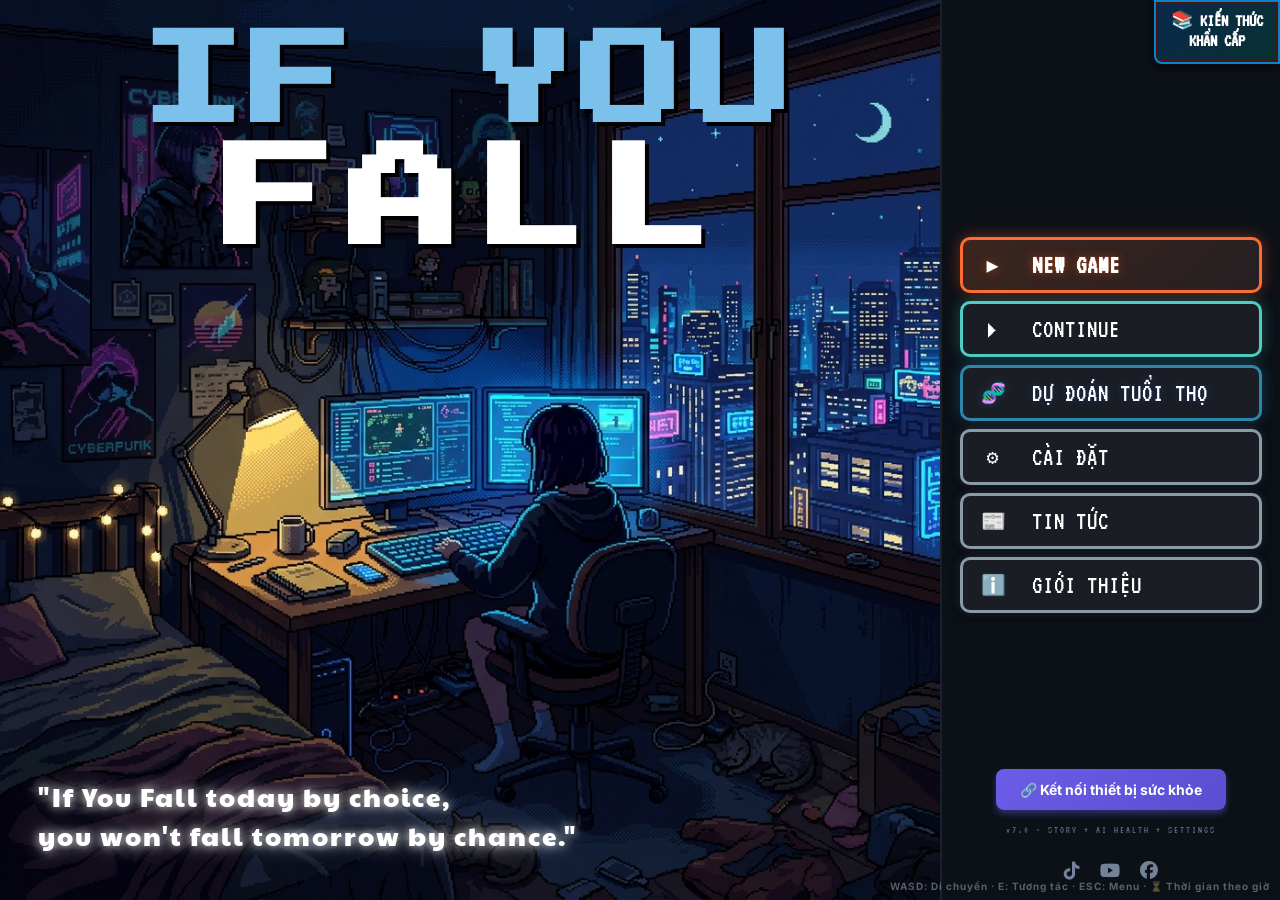
==== commit 6e55e7d1: "final upd, co len cac em" ====
--- a/index.html
+++ b/index.html
@@ -589,8 +589,23 @@
                 </div>
             </div>
 
-            <!-- Bottom Left: D-Pad Omitted -->
-            <!-- Bottom Right: Action Button Omitted -->
+            <!-- Mobile Touch Controls (hidden on desktop via CSS) -->
+            <div class="mobile-controls-panel" id="mobileControlsPanel">
+                <div class="mcp-move">
+                    <div class="mcp-label">Di chuyển</div>
+                    <div class="mcp-dpad">
+                        <button class="mcp-btn" id="btnUp">▲</button>
+                        <button class="mcp-btn" id="btnLeft">◄</button>
+                        <button class="mcp-btn mcp-empty"></button>
+                        <button class="mcp-btn" id="btnRight">►</button>
+                        <button class="mcp-btn" id="btnDown">▼</button>
+                    </div>
+                </div>
+                <div class="mcp-actions">
+                    <button class="mcp-act-btn" id="btnInteract">🔄 Tương tác</button>
+                    <button class="mcp-act-btn mcp-menu-btn" id="btnMenu">☰ Menu</button>
+                </div>
+            </div>
         </div>
 
         <div class="road-hazard" id="roadHazard"
@@ -1018,6 +1033,15 @@
                                 class="pause-toggle-slider"></span></label>
                     </div>
                 </div>
+                <div class="ai-section">
+                    <div class="ai-section-title">📝 GHI CHÚ THÊM</div>
+                    <div class="ai-field">
+                        <label>BỆNH NỀN, DỊ ỨNG, TIỀN SỬ GIA ĐÌNH...</label>
+                        <textarea id="ai_notes" rows="3"
+                            placeholder="VD: Cao huyết áp, dị ứng penicillin, gia đình có tiền sử ung thư phổi, hay mất ngủ, stress công việc cao..."
+                            style="width:100%;resize:vertical;background:rgba(255,255,255,0.04);border:1px solid rgba(255,255,255,0.1);color:#eee;padding:10px;border-radius:8px;font-family:'Inter',sans-serif;font-size:12px;line-height:1.5"></textarea>
+                    </div>
+                </div>
             </div>
             <div class="ai-footer"><button class="ai-submit" id="aiSubmitBtn" onclick="runLifePredictor()">🧬 PHÂN TÍCH
                     NGAY</button></div>
@@ -1048,6 +1072,29 @@
                 </div>
             </div>
         </div>
+
+        <!-- AI DOCTOR CHATBOT -->
+        <button class="ai-doc-fab" id="aiDocFab" onclick="toggleAiDoctor()">🩺 Bác Sĩ AI</button>
+        <div class="ai-doc-panel" id="aiDocPanel">
+            <div class="ai-doc-header">
+                <span>🩺 Bác Sĩ AI</span>
+                <button class="ai-doc-close" onclick="toggleAiDoctor()">✕</button>
+            </div>
+            <div class="ai-doc-messages" id="aiDocMessages">
+                <div class="ai-doc-msg bot">
+                    <div class="ai-doc-avatar">🩺</div>
+                    <div class="ai-doc-bubble">Xin chào! Tôi là <strong>Bác Sĩ AI</strong> — trợ lý y tế ảo của bạn.
+                        👋<br><br>Bạn có thể hỏi tôi bất cứ điều gì về sức khỏe, dinh dưỡng, lối sống, hoặc giải thích
+                        thêm về kết quả dự đoán tuổi thọ.<br><br>⚠️ <em>Lưu ý: Tôi chỉ cung cấp thông tin tham khảo,
+                            không thay thế tư vấn y khoa chuyên nghiệp.</em></div>
+                </div>
+            </div>
+            <div class="ai-doc-input-area">
+                <input type="text" id="aiDocInput" placeholder="Hỏi Bác Sĩ AI..."
+                    onkeydown="if(event.key==='Enter')sendAiDocMsg()">
+                <button class="ai-doc-send" onclick="sendAiDocMsg()">➤</button>
+            </div>
+        </div>
     </div>
 
     <!-- SETTINGS -->
@@ -1132,6 +1179,50 @@
 
 
 
+    <!-- PAUSE OVERLAY -->
+    <div class="pause-overlay" id="pauseOverlay">
+        <div class="pause-panel">
+            <div class="pause-title">🎮 TẠM DỪNG</div>
+            <div class="pause-section">
+                <div class="pause-section-title">🔊 Âm thanh</div>
+                <div class="pause-row">
+                    <span>🎵 Nhạc nền</span>
+                    <label class="pause-toggle"><input type="checkbox" id="pause_music" checked
+                            onchange="togglePauseAudio('music')"><span class="pause-toggle-slider"></span></label>
+                </div>
+                <div class="pause-slider-row">
+                    <input type="range" id="pause_music_vol" min="0" max="100" value="70"
+                        oninput="updatePauseVol('music',this.value)">
+                    <span id="pause_music_val">70%</span>
+                </div>
+                <div class="pause-row">
+                    <span>🔈 Hiệu ứng âm</span>
+                    <label class="pause-toggle"><input type="checkbox" id="pause_sfx" checked
+                            onchange="togglePauseAudio('sfx')"><span class="pause-toggle-slider"></span></label>
+                </div>
+                <div class="pause-slider-row">
+                    <input type="range" id="pause_sfx_vol" min="0" max="100" value="70"
+                        oninput="updatePauseVol('sfx',this.value)">
+                    <span id="pause_sfx_val">70%</span>
+                </div>
+            </div>
+            <button class="pause-btn resume-btn" onclick="togglePauseMenu()">► TIẾP TỤC CHƠI</button>
+            <button class="pause-btn quit-btn" onclick="confirmQuitGame()">🚪 THOÁT GAME</button>
+        </div>
+    </div>
+
+    <!-- QUIT CONFIRM OVERLAY -->
+    <div class="quit-confirm-overlay" id="quitConfirmOverlay">
+        <div class="quit-confirm-box">
+            <h3>⚠ Xác nhận thoát</h3>
+            <p>Bạn có chắc muốn thoát? Tiến trình sẽ được lưu tự động.</p>
+            <div class="quit-confirm-btns">
+                <button class="quit-yes" onclick="executeQuit()">Thoát</button>
+                <button class="quit-no" onclick="cancelQuit()">Ở lại</button>
+            </div>
+        </div>
+    </div>
+
 </body>
 
 </html>
--- a/frontend/css/style.css
+++ b/frontend/css/style.css
@@ -1755,7 +1755,30 @@
 }
 
 .movl.on {
-    display: flex
+    display: flex;
+    animation: backdropFadeIn 0.25s ease-out;
+}
+
+@keyframes backdropFadeIn {
+    from {
+        opacity: 0;
+    }
+
+    to {
+        opacity: 1;
+    }
+}
+
+@keyframes slideUpFade {
+    from {
+        opacity: 0;
+        transform: translateY(30px) scale(0.96);
+    }
+
+    to {
+        opacity: 1;
+        transform: translateY(0) scale(1);
+    }
 }
 
 .mbox {
@@ -2811,4 +2834,1263 @@
     border-color: #00d4b4;
     box-shadow: 0 0 30px rgba(0, 212, 180, 0.3);
     text-shadow: 0 0 15px rgba(0, 212, 180, 0.8);
+}
+
+/* ══════════════════════════════════════════════════════════════
+   COMPACT HUD OVERLAY (from original working version)
+   ══════════════════════════════════════════════════════════════ */
+
+.compact-hud {
+    height: auto;
+    min-width: 270px !important;
+    min-height: 140px;
+    max-height: 480px;
+    background: linear-gradient(135deg, rgba(10, 12, 20, 0.96), rgba(20, 25, 40, 0.85)) !important;
+    backdrop-filter: blur(20px) !important;
+    border-radius: 12px !important;
+    padding: 10px 12px !important;
+    gap: 6px !important;
+    display: flex;
+    flex-direction: column;
+    justify-content: flex-start;
+    box-shadow: 0 10px 30px rgba(0, 0, 0, 0.6), 0 0 20px rgba(41, 121, 255, 0.15) !important;
+    border: 1px solid rgba(255, 255, 255, 0.08) !important;
+}
+
+.compact-hud .money-hud.compact {
+    padding: 6px 10px !important;
+    margin-bottom: 4px !important;
+    border-radius: 10px !important;
+    background: rgba(255, 215, 0, 0.03) !important;
+    border: 1px solid rgba(255, 215, 0, 0.15) !important;
+    box-shadow: inset 0 0 15px rgba(0, 0, 0, 0.3) !important;
+}
+
+.compact-hud .money-top {
+    display: flex;
+    justify-content: space-between;
+    align-items: center;
+    font-size: 12px;
+}
+
+.compact-hud .m-left span {
+    font-weight: 900;
+    color: #ffcc00;
+    font-size: 18px;
+    text-shadow: 0 0 12px rgba(255, 200, 0, 0.4);
+}
+
+.compact-hud .m-right {
+    color: rgba(255, 200, 0, 0.7);
+    font-size: 10px;
+    font-weight: 700;
+    letter-spacing: 0.5px;
+    text-align: right;
+}
+
+.compact-hud .money-prog {
+    margin-top: 6px !important;
+    height: 5px !important;
+    background: rgba(255, 255, 255, 0.05) !important;
+    border-radius: 3px !important;
+    overflow: hidden;
+}
+
+.compact-hud .money-fill {
+    height: 100%;
+    background: linear-gradient(90deg, #ffd700, #ff8800);
+    box-shadow: 0 0 10px rgba(255, 215, 0, 0.4);
+    transition: width 0.5s ease;
+}
+
+.compact-hud .hud-box.compact {
+    padding: 10px !important;
+    margin-bottom: 12px !important;
+    border-radius: 12px !important;
+    background: rgba(255, 255, 255, 0.015) !important;
+    border: 1px solid rgba(255, 255, 255, 0.04) !important;
+}
+
+.compact-hud .hw {
+    margin-bottom: 8px !important;
+    padding-bottom: 8px !important;
+    border-bottom: 1px solid rgba(255, 255, 255, 0.08) !important;
+    display: flex;
+    justify-content: space-between;
+    align-items: center;
+    font-family: 'Inter', sans-serif;
+    letter-spacing: 1px;
+}
+
+.compact-hud .hw-left {
+    font-weight: 900;
+    font-size: 12px;
+    color: #fff;
+    text-shadow: 0 0 8px rgba(255, 255, 255, 0.2);
+}
+
+.compact-hud .hw-right {
+    display: flex;
+    align-items: center;
+    gap: 4px;
+    font-size: 9px;
+    font-weight: 700;
+    color: rgba(255, 255, 255, 0.4);
+}
+
+.compact-hud .hw-lv {
+    color: #ffd700;
+}
+
+.compact-hud .hw-diff {
+    color: rgba(255, 215, 0, 0.6);
+    text-transform: uppercase;
+    font-size: 9px;
+}
+
+.compact-hud .hw-sep {
+    opacity: 0.3;
+}
+
+.compact-hud .stats-grid {
+    display: grid;
+    grid-template-columns: 1fr 1fr;
+    gap: 8px 12px;
+}
+
+.compact-hud .hs.mini {
+    margin: 0 !important;
+    display: flex;
+    align-items: center;
+    gap: 8px;
+    background: rgba(255, 255, 255, 0.02);
+    padding: 4px 6px;
+    border-radius: 6px;
+    transition: background 0.2s;
+}
+
+.compact-hud .hs.mini:hover {
+    background: rgba(255, 255, 255, 0.04);
+}
+
+.compact-hud .s-ico {
+    font-size: 14px;
+    width: 18px;
+}
+
+.compact-hud .ico-time {
+    color: #7aadff;
+}
+
+.compact-hud .ico-en {
+    color: #ffd700;
+}
+
+.compact-hud .ico-hp {
+    color: #ff4d4d;
+}
+
+.compact-hud .ico-fa {
+    color: #ff8888;
+}
+
+.compact-hud .ico-hu {
+    color: #ffaa00;
+}
+
+.compact-hud .ico-kn {
+    color: #00d4b4;
+}
+
+.compact-hud .s-bar {
+    flex: 1;
+    display: flex;
+    flex-direction: column;
+    gap: 4px;
+}
+
+.compact-hud .s-label-row {
+    display: flex;
+    justify-content: space-between;
+    align-items: flex-end;
+}
+
+.compact-hud .s-label {
+    font-size: 7.5px !important;
+    font-weight: 800 !important;
+    color: rgba(255, 255, 255, 0.4) !important;
+}
+
+.compact-hud .s-bar .bv {
+    font-size: 9px !important;
+    font-weight: 900 !important;
+    margin: 0 !important;
+    color: #fff;
+    font-family: 'Inter', sans-serif;
+}
+
+#hourDisp {
+    color: #7aadff !important;
+}
+
+#enV {
+    color: #ffd700 !important;
+}
+
+#hpV {
+    color: #ff4d4d !important;
+}
+
+#faV {
+    color: #ff8888 !important;
+}
+
+#huV {
+    color: #ffaa00 !important;
+}
+
+#knV {
+    color: #00d4b4 !important;
+}
+
+.compact-hud .s-bar .bw {
+    height: 6px !important;
+    border-radius: 3px !important;
+    background: rgba(0, 0, 0, 0.4) !important;
+    overflow: hidden;
+    box-shadow: inset 0 1px 3px rgba(0, 0, 0, 0.3);
+}
+
+.compact-hud .s-bar .bf {
+    height: 100%;
+    border-radius: 3px;
+    transition: width 0.3s ease;
+}
+
+#timeB {
+    background: linear-gradient(90deg, #3b82f6, #60a5fa);
+    box-shadow: 0 0 8px rgba(59, 130, 246, 0.3);
+}
+
+#enB {
+    background: linear-gradient(90deg, #ffd700, #ff8800);
+    box-shadow: 0 0 8px rgba(255, 215, 0, 0.3);
+}
+
+#hpB {
+    background: linear-gradient(90deg, #ff4d4d, #ff0000);
+    box-shadow: 0 0 8px rgba(255, 77, 77, 0.3);
+}
+
+#faB {
+    background: linear-gradient(90deg, #ff8888, #cc0000);
+    box-shadow: 0 0 8px rgba(255, 136, 136, 0.3);
+}
+
+#huB {
+    background: linear-gradient(90deg, #ffaa00, #ff8800);
+    box-shadow: 0 0 8px rgba(255, 170, 0, 0.3);
+}
+
+#knB {
+    background: linear-gradient(90deg, #00d4b4, #008f7a);
+    box-shadow: 0 0 8px rgba(0, 212, 180, 0.3);
+}
+
+.compact-hud .hi {
+    margin: 5px 0 0 !important;
+    padding: 8px 10px !important;
+    background: rgba(255, 255, 255, 0.03) !important;
+    border: 1px solid rgba(255, 255, 255, 0.05) !important;
+    border-radius: 10px !important;
+    display: flex !important;
+    align-items: center !important;
+    gap: 10px !important;
+}
+
+#hiPanel {
+    margin-top: 18px !important;
+}
+
+#hiStatusWrapper {
+    margin: 0 !important;
+    display: flex !important;
+    align-items: center !important;
+    width: 100% !important;
+    padding: 6px 12px !important;
+    background: rgba(255, 255, 255, 0.03) !important;
+    border-radius: 12px !important;
+    border: 1px solid rgba(255, 255, 255, 0.05) !important;
+}
+
+#lblStatus {
+    font-size: 10px !important;
+    font-weight: 900 !important;
+    color: rgba(255, 255, 255, 0.4) !important;
+    text-transform: uppercase !important;
+    letter-spacing: 1.5px !important;
+    margin-right: auto !important;
+    font-family: 'Inter', sans-serif;
+}
+
+#rkH {
+    font-family: 'Inter', sans-serif !important;
+    font-size: 11px !important;
+    font-weight: 900 !important;
+    letter-spacing: 0.8px !important;
+    padding: 4px 12px !important;
+    border-radius: 8px !important;
+    text-transform: uppercase !important;
+    box-shadow: 0 4px 15px rgba(0, 0, 0, 0.3) !important;
+    transition: all 0.3s ease;
+}
+
+#emH {
+    font-size: 14px !important;
+    display: inline-block !important;
+    animation: floatingIcon 3s ease-in-out infinite;
+}
+
+@keyframes floatingIcon {
+
+    0%,
+    100% {
+        transform: translateY(0);
+    }
+
+    50% {
+        transform: translateY(-2px);
+    }
+}
+
+@keyframes statusPulse {
+    0% {
+        transform: scale(1);
+        opacity: 1;
+    }
+
+    50% {
+        transform: scale(1.05);
+        opacity: 0.8;
+    }
+
+    100% {
+        transform: scale(1);
+        opacity: 1;
+    }
+}
+
+.status-danger #rkH {
+    animation: statusPulse 0.5s infinite;
+}
+
+.status-warning #rkH {
+    animation: statusPulse 1s infinite;
+}
+
+.hi-toggle-btn {
+    background: rgba(255, 255, 255, 0.05);
+    border: 1px dashed rgba(255, 255, 255, 0.15);
+    color: #aaa;
+    font-size: 9px;
+    padding: 3px 8px;
+    border-radius: 4px;
+    cursor: pointer;
+    width: 100%;
+    text-align: center;
+    margin-top: 2px;
+    transition: all 0.2s;
+}
+
+.compact-hud .hi-toggle-btn:hover {
+    background: rgba(255, 255, 255, 0.15);
+    color: #fff;
+}
+
+.compact-hud .hwarn {
+    margin-top: 2px !important;
+}
+
+.hud.compact-hud {
+    position: fixed;
+    top: 10px;
+    left: 10px;
+    width: 280px;
+    z-index: 5000;
+    overflow: visible;
+}
+
+/* ══ QUEST CONTAINER ══ */
+.quest-container {
+    position: fixed;
+    bottom: 10px;
+    left: 50%;
+    transform: translateX(-50%);
+    z-index: 5000;
+    background: rgba(5, 10, 15, 0.92);
+    border: 1px solid rgba(0, 212, 180, 0.15);
+    border-radius: 12px;
+    padding: 12px 18px;
+    min-width: 320px;
+    max-width: 420px;
+    backdrop-filter: blur(15px);
+    box-shadow: 0 -4px 20px rgba(0, 0, 0, 0.4);
+}
+
+.q-header {
+    font-size: 11px;
+    font-weight: 900;
+    color: #fff;
+    letter-spacing: 2px;
+    margin-bottom: 8px;
+    padding-bottom: 6px;
+    border-bottom: 1px solid rgba(0, 212, 180, 0.1);
+    display: flex;
+    justify-content: space-between;
+    align-items: center;
+}
+
+#questList .quest-item,
+#questList>div {
+    display: flex;
+    justify-content: space-between;
+    align-items: center;
+    padding: 6px 0;
+    font-size: 12px;
+    color: rgba(200, 220, 240, 0.7);
+    border-bottom: 1px solid rgba(255, 255, 255, 0.03);
+}
+
+/* ══ BACK BUTTON ══ */
+.news-back-btn {
+    position: fixed;
+    top: 15px;
+    left: 15px;
+    z-index: 99999;
+    background: rgba(10, 14, 24, 0.85);
+    border: 1px solid rgba(0, 212, 180, 0.3);
+    color: #00d4b4;
+    font-family: 'Inter', sans-serif;
+    font-size: 13px;
+    font-weight: 700;
+    padding: 10px 20px;
+    border-radius: 8px;
+    cursor: pointer;
+    letter-spacing: 1px;
+    transition: all 0.2s ease;
+    backdrop-filter: blur(8px);
+    box-shadow: 0 2px 12px rgba(0, 0, 0, 0.3);
+}
+
+.news-back-btn:hover {
+    background: rgba(0, 212, 180, 0.15);
+    border-color: #00d4b4;
+    box-shadow: 0 0 20px rgba(0, 212, 180, 0.2);
+    transform: translateX(-2px);
+}
+
+/* ══ MOBILE CONTROLS PANEL ══ */
+.mobile-controls-panel {
+    display: none;
+    position: fixed;
+    bottom: 10px;
+    right: 10px;
+    z-index: 6000;
+    background: rgba(10, 14, 24, 0.92);
+    border: 1.5px solid rgba(0, 212, 180, 0.3);
+    border-radius: 14px;
+    padding: 12px;
+    backdrop-filter: blur(15px);
+    box-shadow: 0 4px 20px rgba(0, 0, 0, 0.5);
+}
+
+.mcp-move {
+    margin-bottom: 10px;
+}
+
+.mcp-label {
+    font-size: 9px;
+    letter-spacing: 2px;
+    color: rgba(0, 212, 180, 0.6);
+    font-weight: 700;
+    text-align: center;
+    margin-bottom: 6px;
+    text-transform: uppercase;
+}
+
+.mcp-dpad {
+    display: grid;
+    grid-template-columns: repeat(3, 48px);
+    grid-template-rows: repeat(2, 48px);
+    gap: 4px;
+    justify-items: center;
+    align-items: center;
+}
+
+.mcp-btn {
+    width: 48px;
+    height: 48px;
+    border: 1.5px solid rgba(0, 212, 180, 0.35);
+    background: rgba(0, 212, 180, 0.08);
+    color: rgba(255, 255, 255, 0.8);
+    border-radius: 10px;
+    font-size: 16px;
+    cursor: pointer;
+    display: flex;
+    align-items: center;
+    justify-content: center;
+    transition: all 0.1s;
+    -webkit-user-select: none;
+    user-select: none;
+    touch-action: manipulation;
+}
+
+.mcp-btn:active,
+.mcp-btn.active {
+    background: rgba(0, 212, 180, 0.3);
+    border-color: #00d4b4;
+    transform: scale(0.92);
+    box-shadow: 0 0 12px rgba(0, 212, 180, 0.4);
+}
+
+.mcp-btn.mcp-empty {
+    background: transparent;
+    border: none;
+    pointer-events: none;
+}
+
+.mcp-actions {
+    display: flex;
+    gap: 6px;
+}
+
+.mcp-act-btn {
+    flex: 1;
+    padding: 10px 6px;
+    border: 1.5px solid rgba(0, 212, 180, 0.3);
+    background: rgba(0, 212, 180, 0.08);
+    color: #00d4b4;
+    border-radius: 8px;
+    font-size: 11px;
+    font-weight: 700;
+    cursor: pointer;
+    transition: all 0.1s;
+    text-align: center;
+    -webkit-user-select: none;
+    user-select: none;
+    touch-action: manipulation;
+}
+
+.mcp-act-btn:active {
+    background: rgba(0, 212, 180, 0.25);
+    transform: scale(0.95);
+}
+
+.mcp-menu-btn {
+    background: rgba(255, 255, 255, 0.05);
+    border-color: rgba(255, 255, 255, 0.2);
+    color: rgba(255, 255, 255, 0.6);
+}
+
+@media (pointer: coarse) {
+    .mobile-controls-panel {
+        display: block;
+    }
+}
+
+@media (pointer: fine) and (min-width: 1025px) {
+    .mobile-controls-panel {
+        display: none !important;
+    }
+}
+
+/* ══ PAUSE MENU ══ */
+.pause-overlay {
+    display: none;
+    position: fixed;
+    inset: 0;
+    z-index: 90000;
+    background: rgba(0, 0, 0, 0.55);
+    backdrop-filter: blur(8px);
+    align-items: center;
+    justify-content: center
+}
+
+.pause-overlay.active {
+    display: flex
+}
+
+.pause-panel {
+    background: rgba(10, 14, 24, 0.95);
+    border: 1px solid rgba(0, 212, 180, 0.2);
+    border-radius: 16px;
+    padding: 30px 35px;
+    min-width: 320px;
+    max-width: 400px;
+    box-shadow: 0 0 40px rgba(0, 0, 0, 0.6)
+}
+
+.pause-title {
+    text-align: center;
+    font-family: 'Inter', sans-serif;
+    font-size: 22px;
+    font-weight: 900;
+    color: #fff;
+    letter-spacing: 4px;
+    text-transform: uppercase;
+    margin-bottom: 20px;
+    text-shadow: 0 0 15px rgba(0, 212, 180, 0.3)
+}
+
+.pause-section {
+    margin-bottom: 18px
+}
+
+.pause-section-title {
+    font-size: 10px;
+    letter-spacing: 2px;
+    color: rgba(0, 212, 180, 0.5);
+    font-weight: bold;
+    margin-bottom: 10px;
+    text-transform: uppercase
+}
+
+.pause-row {
+    display: flex;
+    justify-content: space-between;
+    align-items: center;
+    padding: 8px 0;
+    border-bottom: 1px solid rgba(255, 255, 255, 0.05)
+}
+
+.pause-row span {
+    color: rgba(255, 255, 255, 0.7);
+    font-size: 13px
+}
+
+.pause-toggle {
+    position: relative;
+    display: inline-block;
+    width: 40px;
+    height: 22px
+}
+
+.pause-toggle input {
+    opacity: 0;
+    width: 0;
+    height: 0
+}
+
+.pause-toggle-slider {
+    position: absolute;
+    cursor: pointer;
+    inset: 0;
+    background: rgba(255, 255, 255, 0.1);
+    border-radius: 22px;
+    transition: 0.3s
+}
+
+.pause-toggle-slider:before {
+    content: "";
+    position: absolute;
+    width: 16px;
+    height: 16px;
+    left: 3px;
+    bottom: 3px;
+    background: #666;
+    border-radius: 50%;
+    transition: 0.3s
+}
+
+.pause-toggle input:checked+.pause-toggle-slider {
+    background: rgba(0, 212, 180, 0.3)
+}
+
+.pause-toggle input:checked+.pause-toggle-slider:before {
+    transform: translateX(18px);
+    background: #00d4b4
+}
+
+.pause-slider-row {
+    display: flex;
+    align-items: center;
+    gap: 10px;
+    padding: 6px 0
+}
+
+.pause-slider-row span {
+    color: rgba(255, 255, 255, 0.5);
+    font-size: 11px;
+    min-width: 25px;
+    text-align: right
+}
+
+.pause-slider-row input[type="range"] {
+    flex: 1;
+    -webkit-appearance: none;
+    appearance: none;
+    height: 4px;
+    background: rgba(255, 255, 255, 0.1);
+    border-radius: 2px;
+    outline: none
+}
+
+.pause-slider-row input[type="range"]::-webkit-slider-thumb {
+    -webkit-appearance: none;
+    width: 14px;
+    height: 14px;
+    background: #00d4b4;
+    border-radius: 50%;
+    cursor: pointer
+}
+
+.pause-btn {
+    width: 100%;
+    padding: 12px;
+    border: 1px solid rgba(255, 255, 255, 0.15);
+    border-radius: 8px;
+    background: rgba(255, 255, 255, 0.05);
+    color: #ccc;
+    font-size: 13px;
+    cursor: pointer;
+    transition: all 0.2s;
+    font-family: 'Inter', sans-serif;
+    letter-spacing: 1px;
+    margin-top: 6px
+}
+
+.pause-btn:hover {
+    background: rgba(255, 255, 255, 0.1);
+    border-color: rgba(0, 212, 180, 0.3);
+    color: #fff
+}
+
+.pause-btn.resume-btn {
+    background: rgba(0, 212, 180, 0.15);
+    border-color: rgba(0, 212, 180, 0.4);
+    color: #00d4b4;
+    font-weight: bold
+}
+
+.pause-btn.resume-btn:hover {
+    background: rgba(0, 212, 180, 0.25)
+}
+
+.pause-btn.quit-btn {
+    background: rgba(255, 60, 60, 0.1);
+    border-color: rgba(255, 60, 60, 0.3);
+    color: #ff6666
+}
+
+.pause-btn.quit-btn:hover {
+    background: rgba(255, 60, 60, 0.2)
+}
+
+/* ══ QUIT CONFIRM ══ */
+.quit-confirm-overlay {
+    display: none;
+    position: fixed;
+    inset: 0;
+    z-index: 95000;
+    background: rgba(0, 0, 0, 0.7);
+    backdrop-filter: blur(4px);
+    align-items: center;
+    justify-content: center
+}
+
+.quit-confirm-overlay.open {
+    display: flex
+}
+
+.quit-confirm-box {
+    background: rgba(10, 14, 24, 0.98);
+    border: 1px solid rgba(255, 60, 60, 0.3);
+    border-radius: 14px;
+    padding: 30px;
+    text-align: center;
+    max-width: 350px
+}
+
+.quit-confirm-box h3 {
+    color: #ff6666;
+    font-size: 16px;
+    margin: 0 0 10px
+}
+
+.quit-confirm-box p {
+    color: rgba(255, 255, 255, 0.6);
+    font-size: 13px;
+    margin: 0 0 20px
+}
+
+.quit-confirm-btns {
+    display: flex;
+    gap: 10px
+}
+
+.quit-confirm-btns button {
+    flex: 1;
+    padding: 10px;
+    border-radius: 8px;
+    cursor: pointer;
+    font-size: 12px;
+    font-weight: bold;
+    transition: 0.2s
+}
+
+.quit-confirm-btns .quit-yes {
+    background: rgba(255, 60, 60, 0.2);
+    border: 1px solid rgba(255, 60, 60, 0.4);
+    color: #ff6666
+}
+
+.quit-confirm-btns .quit-no {
+    background: rgba(0, 212, 180, 0.15);
+    border: 1px solid rgba(0, 212, 180, 0.4);
+    color: #00d4b4
+}
+
+#pixelFadeCanvas {
+    display: none;
+    position: fixed;
+    inset: 0;
+    width: 100%;
+    height: 100%;
+    z-index: 100000;
+    image-rendering: pixelated
+}
+
+/* ══ STORY BUTTONS ══ */
+.story-skip-btn {
+    position: absolute;
+    bottom: 20px;
+    right: 20px;
+    z-index: 20;
+    background: rgba(10, 14, 24, 0.7);
+    border: 1px solid rgba(255, 255, 255, 0.3);
+    color: rgba(255, 255, 255, 0.7);
+    font-family: 'Inter', sans-serif;
+    font-size: 12px;
+    font-weight: bold;
+    padding: 8px 18px;
+    border-radius: 6px;
+    cursor: pointer;
+    letter-spacing: 2px;
+    transition: all 0.2s ease
+}
+
+.story-skip-btn:hover {
+    background: rgba(10, 14, 24, 0.9);
+    border-color: #fff;
+    color: #fff;
+    box-shadow: 0 0 15px rgba(255, 255, 255, 0.15)
+}
+
+.story-start-btn {
+    position: absolute;
+    bottom: 60px;
+    left: 50%;
+    transform: translateX(-50%);
+    z-index: 20;
+    background: rgba(10, 14, 24, 0.85);
+    border: 2px solid rgba(0, 212, 180, 0.5);
+    color: #00d4b4;
+    font-family: 'VT323', monospace;
+    font-size: 20px;
+    font-weight: bold;
+    padding: 12px 36px;
+    border-radius: 8px;
+    cursor: pointer;
+    letter-spacing: 3px;
+    transition: all 0.2s ease;
+    text-shadow: 0 0 10px rgba(0, 212, 180, 0.5);
+    box-shadow: 0 0 20px rgba(0, 212, 180, 0.15)
+}
+
+.story-start-btn:hover {
+    background: rgba(0, 212, 180, 0.2);
+    border-color: #00d4b4;
+    box-shadow: 0 0 30px rgba(0, 212, 180, 0.3);
+    text-shadow: 0 0 15px rgba(0, 212, 180, 0.8)
+}
+
+/* ══ FULLSCREEN GAME LAYOUT ══ */
+#gameScreen.active {
+    display: block !important;
+    position: fixed;
+    inset: 0;
+    width: 100vw;
+    height: 100vh;
+    z-index: 100;
+}
+
+#gameScreen .game-main {
+    width: 100%;
+    height: 100%;
+}
+
+#gameCanvas {
+    display: block;
+    width: 100vw !important;
+    height: 100vh !important;
+}
+
+/* HUD floats over fullscreen canvas */
+#gameScreen>.hud.compact-hud {
+    position: fixed;
+    top: 10px;
+    left: 10px;
+    z-index: 5000;
+    width: 280px;
+    background: transparent;
+    border: none;
+    padding: 0;
+}
+
+/* ══ MAP BUTTON — next to HUD panel ══ */
+.map-hud-overlay {
+    position: fixed;
+    top: 0;
+    left: 0;
+    z-index: 5001;
+    pointer-events: none;
+}
+
+.dropdown-map {
+    position: fixed;
+    top: 10px;
+    left: 300px;
+    z-index: 5001;
+    pointer-events: all;
+}
+
+.dropdown-map-btn {
+    background: rgba(5, 10, 15, 0.9);
+    border: 1px solid rgba(0, 212, 180, 0.3);
+    color: #00d4b4;
+    font-family: 'Inter', sans-serif;
+    font-size: 11px;
+    font-weight: 700;
+    padding: 8px 14px;
+    border-radius: 8px;
+    cursor: pointer;
+    letter-spacing: 1px;
+    transition: all 0.2s;
+    backdrop-filter: blur(10px);
+    box-shadow: 0 2px 12px rgba(0, 0, 0, 0.4);
+    white-space: nowrap;
+}
+
+.dropdown-map-btn:hover {
+    background: rgba(0, 212, 180, 0.1);
+    border-color: #00d4b4;
+    box-shadow: 0 0 20px rgba(0, 212, 180, 0.2);
+}
+
+.dropdown-map-content {
+    display: none;
+    position: absolute;
+    top: 100%;
+    left: 0;
+    margin-top: 4px;
+    background: rgba(5, 10, 15, 0.95);
+    border: 1px solid rgba(0, 212, 180, 0.2);
+    border-radius: 8px;
+    padding: 4px 0;
+    min-width: 170px;
+    max-height: 35vh;
+    overflow-y: auto;
+    backdrop-filter: blur(15px);
+    box-shadow: 0 6px 20px rgba(0, 0, 0, 0.5);
+}
+
+.dropdown-map-content.show {
+    display: block;
+}
+
+#mapLocList a,
+#mapLocList div {
+    display: block;
+    padding: 5px 12px;
+    color: rgba(200, 220, 240, 0.7);
+    font-size: 11px;
+    text-decoration: none;
+    transition: all 0.15s;
+    cursor: pointer;
+    border-left: 2px solid transparent;
+}
+
+#mapLocList a:hover,
+#mapLocList div:hover {
+    background: rgba(0, 212, 180, 0.08);
+    color: #00d4b4;
+    border-left-color: #00d4b4;
+}
+
+/* ══ ROAD HAZARD WARNING ══ */
+.road-hazard {
+    display: none;
+    background: rgba(220, 30, 30, 0.92);
+    color: #fff;
+    font-family: 'Inter', sans-serif;
+    font-weight: 900;
+    font-size: 14px;
+    padding: 12px 28px;
+    border-radius: 8px;
+    letter-spacing: 1.5px;
+    text-transform: uppercase;
+    border: 2px solid rgba(255, 80, 80, 0.6);
+    backdrop-filter: blur(8px);
+    box-shadow: 0 4px 20px rgba(255, 0, 0, 0.4), 0 0 40px rgba(255, 0, 0, 0.2);
+    animation: roadHazardPulse 0.8s ease-in-out infinite alternate;
+    text-shadow: 0 0 10px rgba(255, 0, 0, 0.8);
+}
+
+.road-hazard.on {
+    display: block;
+}
+
+@keyframes roadHazardPulse {
+    0% {
+        background: rgba(220, 30, 30, 0.85);
+        box-shadow: 0 4px 20px rgba(255, 0, 0, 0.3);
+    }
+
+    100% {
+        background: rgba(255, 50, 50, 0.95);
+        box-shadow: 0 4px 30px rgba(255, 0, 0, 0.6), 0 0 60px rgba(255, 0, 0, 0.3);
+    }
+}
+
+/* ══ CONTROL HINTS ══ */
+.chint {
+    position: fixed;
+    bottom: 8px;
+    right: 10px;
+    z-index: 5000;
+    font-size: 10px;
+    color: rgba(200, 220, 240, 0.4);
+    letter-spacing: 1px;
+    font-family: 'Inter', sans-serif;
+    pointer-events: none;
+}
+
+/* ══ FLOATING TEXT ══ */
+.money-pop,
+.dmg-pop {
+    position: fixed;
+    z-index: 9999;
+    font-weight: 900;
+    font-size: 18px;
+    pointer-events: none;
+    animation: popFloat 1.2s ease-out forwards;
+    text-shadow: 0 0 8px rgba(0, 0, 0, 0.6);
+}
+
+.money-pop {
+    color: #ffd700;
+}
+
+.dmg-pop {
+    color: #ff4444;
+}
+
+@keyframes popFloat {
+    0% {
+        opacity: 1;
+        transform: translateY(0) scale(1);
+    }
+
+    100% {
+        opacity: 0;
+        transform: translateY(-40px) scale(0.7);
+    }
+}
+
+/* ══ AI DOCTOR CHATBOT ══ */
+.ai-doc-fab {
+    position: fixed;
+    bottom: 24px;
+    right: 24px;
+    z-index: 10000;
+    background: linear-gradient(135deg, #00d4b4, #0088cc);
+    color: #fff;
+    border: none;
+    padding: 14px 22px;
+    border-radius: 50px;
+    font-size: 14px;
+    font-weight: 700;
+    font-family: 'Inter', sans-serif;
+    cursor: pointer;
+    box-shadow: 0 6px 25px rgba(0, 212, 180, 0.4), 0 0 40px rgba(0, 212, 180, 0.15);
+    transition: all 0.3s;
+    animation: fabPulse 2.5s ease-in-out infinite;
+    letter-spacing: 0.5px;
+}
+
+.ai-doc-fab:hover {
+    transform: translateY(-2px) scale(1.05);
+    box-shadow: 0 8px 35px rgba(0, 212, 180, 0.5);
+}
+
+.ai-doc-fab.hidden {
+    display: none;
+}
+
+@keyframes fabPulse {
+
+    0%,
+    100% {
+        box-shadow: 0 6px 25px rgba(0, 212, 180, 0.4);
+    }
+
+    50% {
+        box-shadow: 0 6px 35px rgba(0, 212, 180, 0.6), 0 0 60px rgba(0, 212, 180, 0.2);
+    }
+}
+
+.ai-doc-panel {
+    position: fixed;
+    bottom: 24px;
+    right: 24px;
+    width: 380px;
+    max-height: 520px;
+    z-index: 10001;
+    background: rgba(5, 10, 20, 0.96);
+    border: 1px solid rgba(0, 212, 180, 0.2);
+    border-radius: 16px;
+    display: none;
+    flex-direction: column;
+    backdrop-filter: blur(25px);
+    box-shadow: 0 20px 60px rgba(0, 0, 0, 0.7), 0 0 30px rgba(0, 212, 180, 0.1);
+    overflow: hidden;
+    animation: slideUpFade 0.35s cubic-bezier(0.2, 0.8, 0.2, 1);
+}
+
+.ai-doc-panel.open {
+    display: flex;
+}
+
+.ai-doc-header {
+    display: flex;
+    align-items: center;
+    justify-content: space-between;
+    padding: 14px 18px;
+    background: linear-gradient(135deg, rgba(0, 212, 180, 0.12), rgba(0, 136, 204, 0.08));
+    border-bottom: 1px solid rgba(0, 212, 180, 0.15);
+    font-weight: 700;
+    font-size: 14px;
+    color: #00d4b4;
+    letter-spacing: 0.5px;
+}
+
+.ai-doc-close {
+    background: none;
+    border: none;
+    color: rgba(200, 220, 240, 0.5);
+    font-size: 18px;
+    cursor: pointer;
+    padding: 4px 8px;
+    border-radius: 6px;
+    transition: all 0.2s;
+}
+
+.ai-doc-close:hover {
+    color: #ff6b6b;
+    background: rgba(255, 107, 107, 0.1);
+}
+
+.ai-doc-messages {
+    flex: 1;
+    overflow-y: auto;
+    padding: 14px;
+    display: flex;
+    flex-direction: column;
+    gap: 12px;
+    max-height: 380px;
+    min-height: 200px;
+}
+
+.ai-doc-msg {
+    display: flex;
+    gap: 8px;
+    align-items: flex-start;
+    animation: slideUpFade 0.3s ease-out;
+}
+
+.ai-doc-msg.user {
+    flex-direction: row-reverse;
+}
+
+.ai-doc-avatar {
+    font-size: 20px;
+    flex-shrink: 0;
+    width: 32px;
+    height: 32px;
+    display: flex;
+    align-items: center;
+    justify-content: center;
+    background: rgba(0, 212, 180, 0.1);
+    border-radius: 50%;
+    border: 1px solid rgba(0, 212, 180, 0.2);
+}
+
+.ai-doc-bubble {
+    background: rgba(255, 255, 255, 0.04);
+    border: 1px solid rgba(255, 255, 255, 0.08);
+    border-radius: 12px;
+    padding: 10px 14px;
+    font-size: 13px;
+    line-height: 1.55;
+    color: rgba(220, 230, 245, 0.9);
+    max-width: 85%;
+}
+
+.ai-doc-msg.user .ai-doc-bubble {
+    background: rgba(0, 212, 180, 0.1);
+    border-color: rgba(0, 212, 180, 0.2);
+    color: #eef;
+}
+
+.ai-doc-input-area {
+    display: flex;
+    gap: 8px;
+    padding: 12px 14px;
+    border-top: 1px solid rgba(255, 255, 255, 0.06);
+    background: rgba(0, 0, 0, 0.2);
+}
+
+.ai-doc-input-area input {
+    flex: 1;
+    background: rgba(255, 255, 255, 0.05);
+    border: 1px solid rgba(255, 255, 255, 0.1);
+    color: #eee;
+    padding: 10px 14px;
+    border-radius: 10px;
+    font-size: 13px;
+    font-family: 'Inter', sans-serif;
+    outline: none;
+    transition: border-color 0.2s;
+}
+
+.ai-doc-input-area input:focus {
+    border-color: rgba(0, 212, 180, 0.4);
+}
+
+.ai-doc-send {
+    background: linear-gradient(135deg, #00d4b4, #0088cc);
+    border: none;
+    color: #fff;
+    width: 40px;
+    height: 40px;
+    border-radius: 10px;
+    font-size: 16px;
+    cursor: pointer;
+    transition: all 0.2s;
+    flex-shrink: 0;
+}
+
+.ai-doc-send:hover {
+    transform: scale(1.08);
+    box-shadow: 0 0 15px rgba(0, 212, 180, 0.4);
 }
